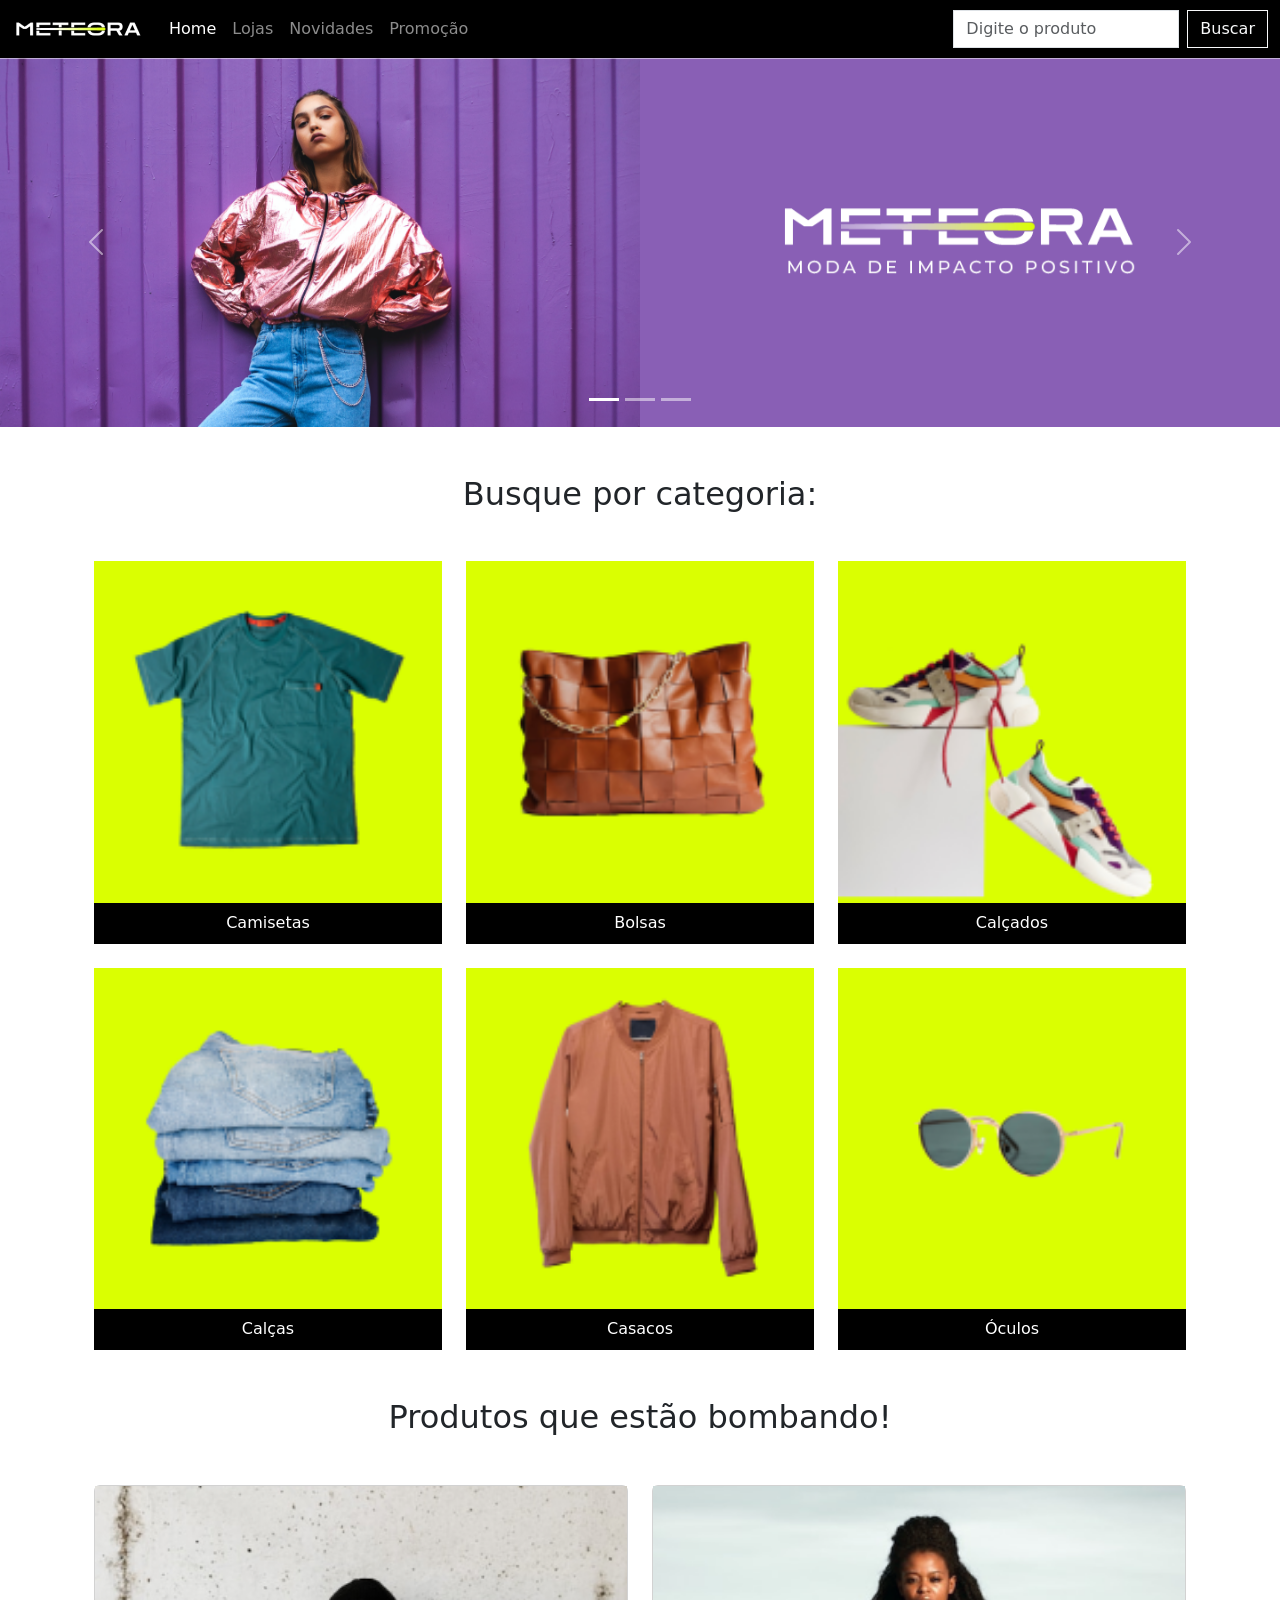
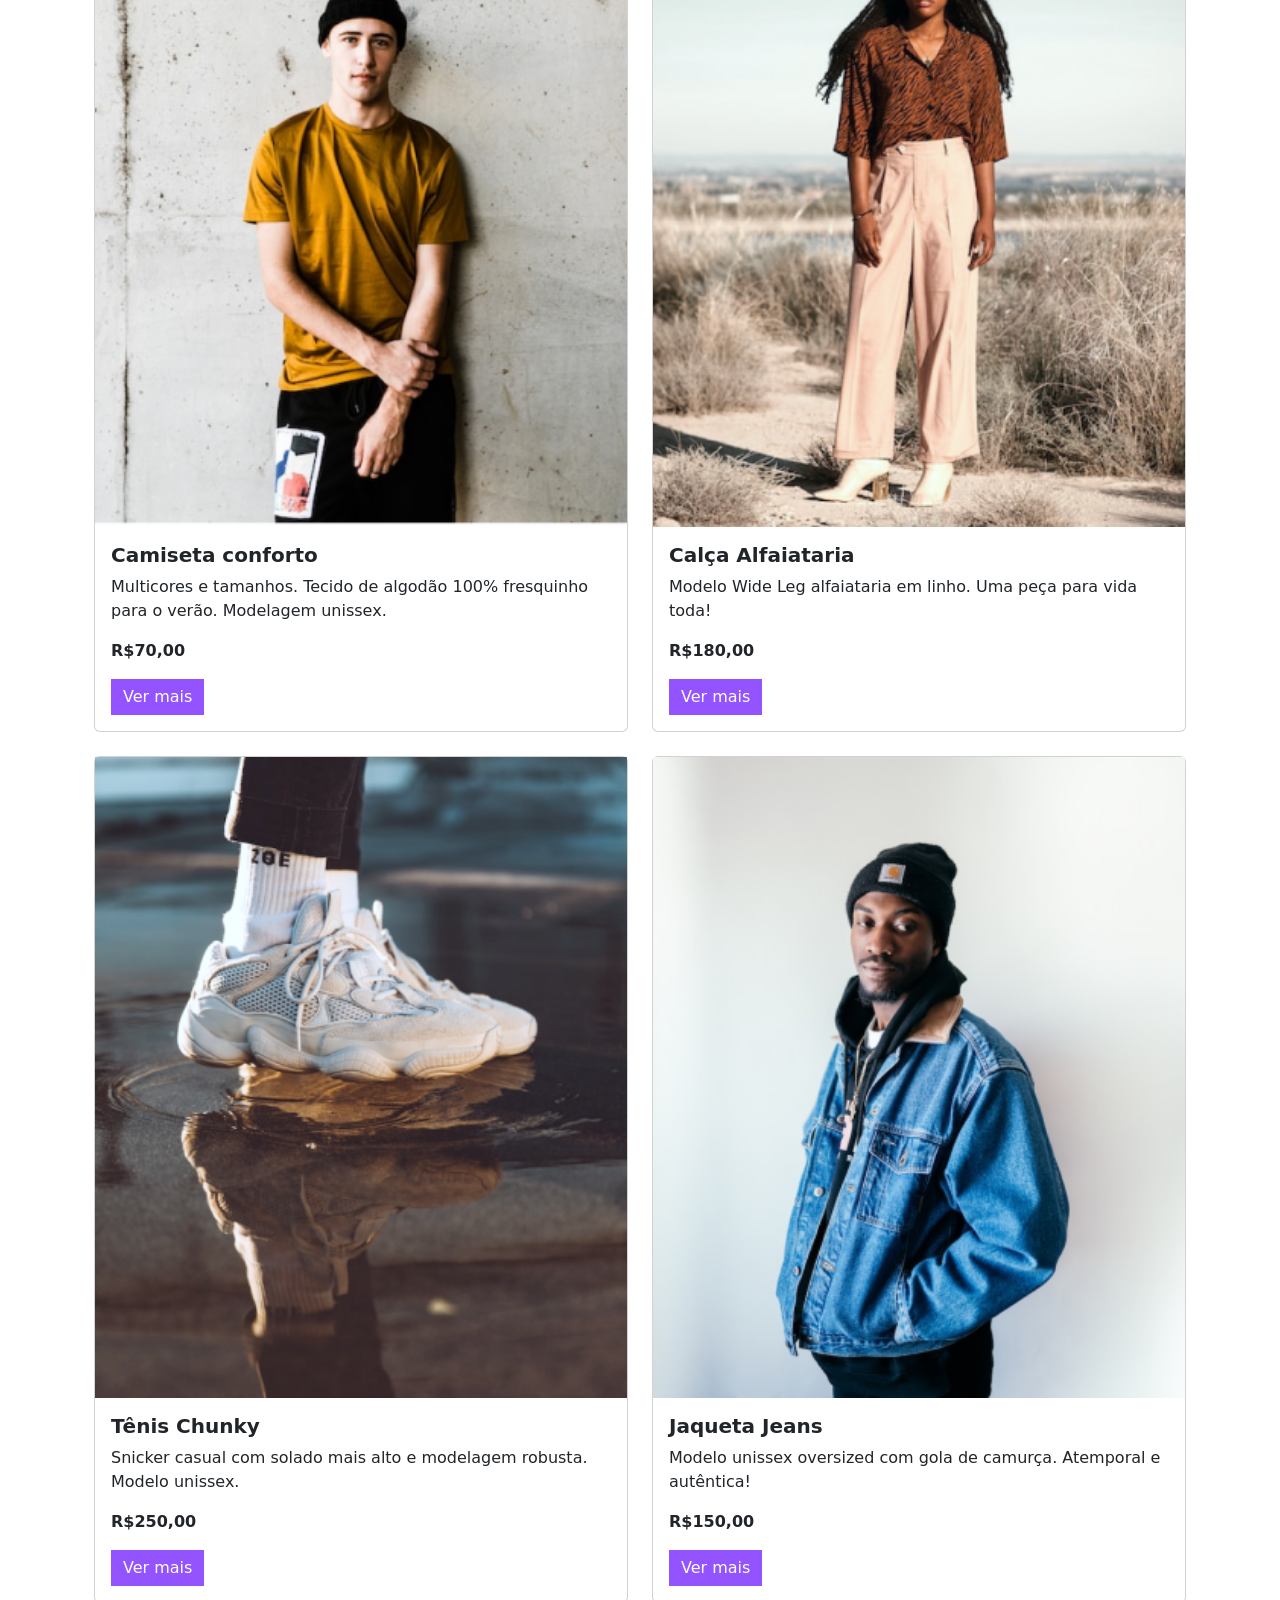
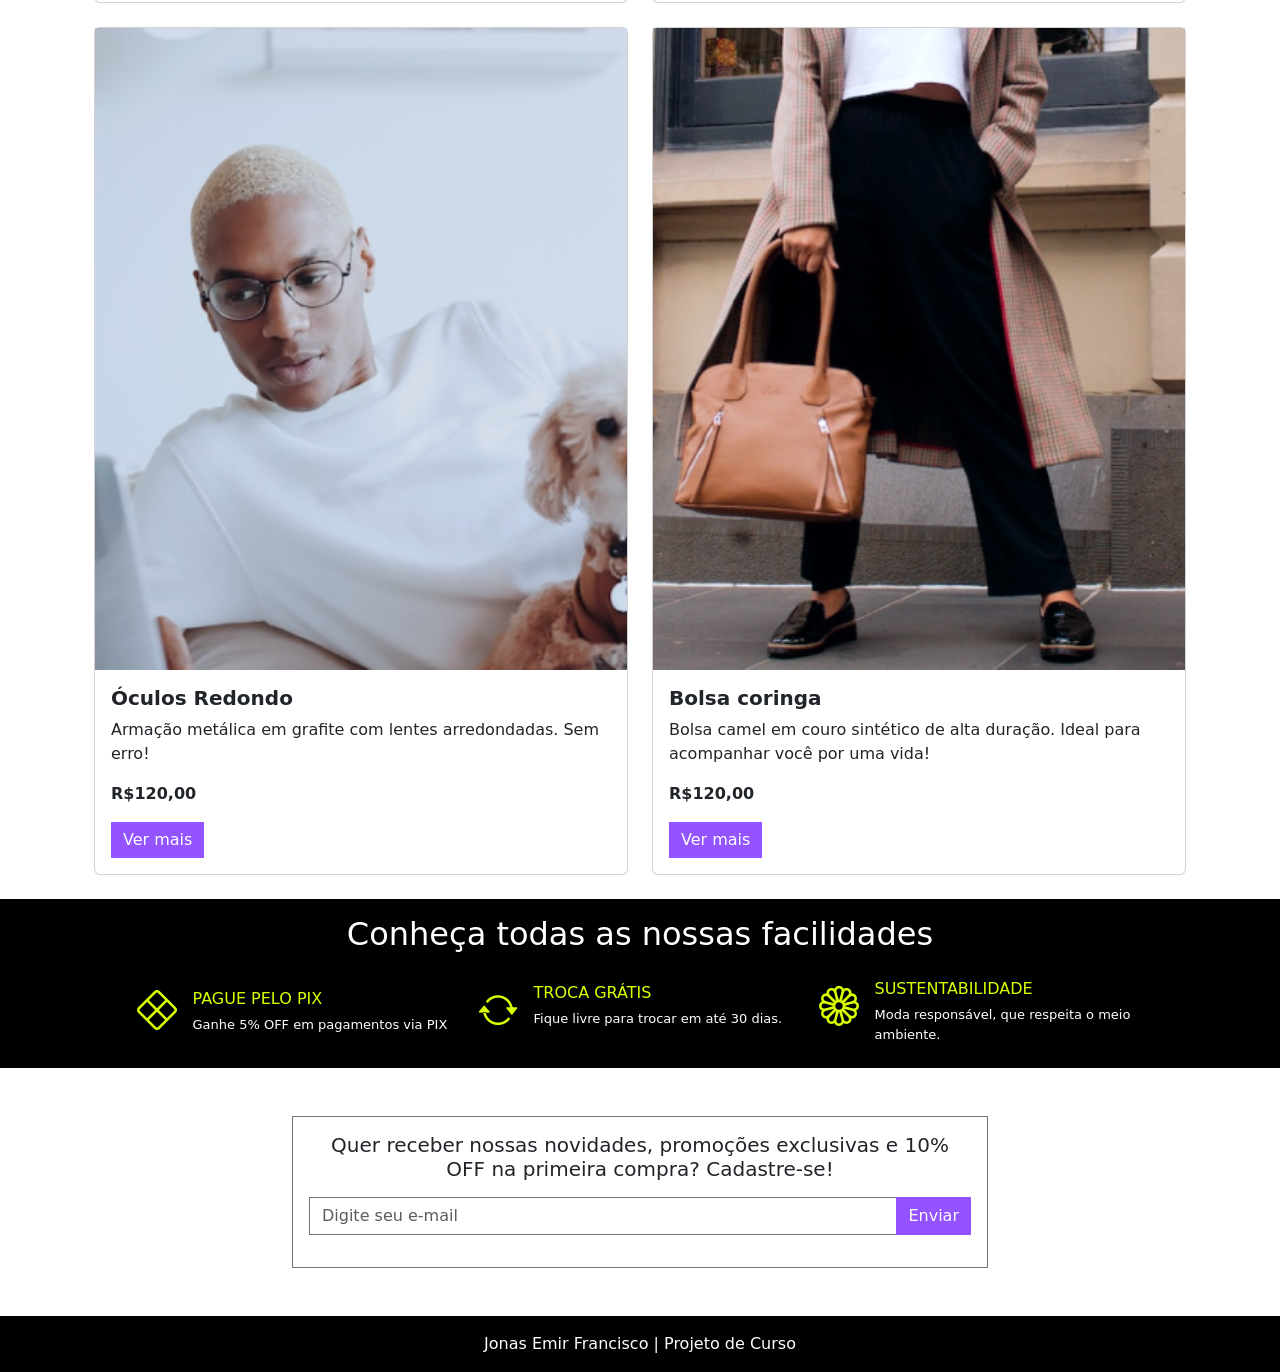
==== index.html @ e8ae4d5d "Projeto em bootstrap de vendas realizado no curso da Alura" ====
<!DOCTYPE html>
<html lang="pt-br">

<head>
  <meta charset="UTF-8">
  <meta http-equiv="X-UA-Compatible" content="IE=edge">
  <meta name="viewport" content="width=device-width, initial-scale=1.0">
  <link rel="shortcut icon" href="./assets/favicon.png" type="image/x-icon">
  <title>Meteora</title>
  <link rel="stylesheet" href="https://cdn.jsdelivr.net/npm/bootstrap-icons@1.10.3/font/bootstrap-icons.css">
  <link href="https://cdn.jsdelivr.net/npm/bootstrap@5.3.0-alpha1/dist/css/bootstrap.min.css" rel="stylesheet"
    integrity="sha384-GLhlTQ8iRABdZLl6O3oVMWSktQOp6b7In1Zl3/Jr59b6EGGoI1aFkw7cmDA6j6gD" crossorigin="anonymous">
  <link rel="stylesheet" href="./estilos.css">
</head>

<body>

  <nav class="navbar navbar-expand-md bg-black navbar-dark">
    <div class="container-fluid">
      <a class="navbar-brand" href="#">
        <h1 class="m-0"><img class="d-block" src="./assets/logo-meteora.png" alt="Logo da loja Meteora"></h1>
      </a>
      <button class="navbar-toggler" type="button" data-bs-toggle="collapse" data-bs-target="#navbarSupportedContent"
        aria-controls="navbarSupportedContent" aria-expanded="false" aria-label="Toggle navigation">
        <span class="navbar-toggler-icon"></span>
      </button>
      <div class="collapse navbar-collapse" id="navbarSupportedContent">
        <ul class="navbar-nav me-auto">
          <li class="nav-item">
            <a class="nav-link active" aria-current="page" href="#">Home</a>
          </li>
          <li class="nav-item">
            <a class="nav-link" href="#">Lojas</a>
          </li>
          <li class="nav-item">
            <a class="nav-link" href="#">Novidades</a>
          </li>
          <li class="nav-item">
            <a class="nav-link" href="#">Promoção</a>
          </li>
        </ul>
        <form class="d-flex" role="search">
          <input class="form-control me-2 rounded-0" type="search" placeholder="Digite o produto"
            aria-label="Pesquisar">
          <button class="btn btn-outline-light rounded-0" type="submit">Buscar</button>
        </form>
      </div>
    </div>
  </nav>

  <div id="carouselExampleCaptions" class="carousel slide" data-bs-ride="carousel">
    <div class="carousel-indicators">
      <button type="button" data-bs-target="#carouselExampleCaptions" data-bs-slide-to="0" class="active"
        aria-current="true" aria-label="Slide 1"></button>
      <button type="button" data-bs-target="#carouselExampleCaptions" data-bs-slide-to="1"
        aria-label="Slide 2"></button>
      <button type="button" data-bs-target="#carouselExampleCaptions" data-bs-slide-to="2"
        aria-label="Slide 3"></button>
    </div>
    <div class="carousel-inner">
      <div class="carousel-item active">
        <img class="w-100 img-fluid d-md-none" src="./assets/Mobile/banner1-mobile.png"
          alt="Modelo feminina vestindo blusa rosa fluorescente, em fundo lilás.">
        <img class="w-100 img-fluid d-none d-md-block d-xl-none" src="./assets/Tablet/banner1-tablet.png"
          alt="Modelo feminina vestindo blusa rosa fluorescente, em fundo lilás.">
        <img class="w-100 img-fluid d-none d-xl-block" src="./assets/Desktop/banner1-desktop.png"
          alt="Modelo feminina vestindo blusa rosa fluorescente, em fundo lilás.">
      </div>
      <div class="carousel-item">
        <img class="w-100 img-fluid d-md-none" src="./assets/Mobile/banner2-mobile.png"
          alt="Modelo feminina utilizando óculos escuros e vestindo conjunto esportivo de blusa e calça na cor preta, sentada em um sofá preto em um fundo rosa.">
        <img class="w-100 img-fluid d-none d-md-block d-xl-none" src="./assets/Tablet/banner2-tablet.png"
          alt="Modelo feminina utilizando óculos escuros e vestindo conjunto esportivo de blusa e calça na cor preta, sentada em um sofá preto em um fundo rosa.">
        <img class="w-100 img-fluid d-none d-xl-block" src="./assets/Desktop/banner2-desktop.png"
          alt="Modelo feminina utilizando óculos escuros e vestindo conjunto esportivo de blusa e calça na cor preta, sentada em um sofá preto em um fundo rosa.">
        <div class="carousel-caption">
          <h5 class="fs-1">COLEÇÃO ATEMPORAL</h5>
          <p class="fs-4">Estilo e qualidade para durar.</p>
        </div>
      </div>
      <div class="carousel-item">
        <img class="w-100 img-fluid d-md-none" src="./assets/Mobile/banner3-mobile.png"
          alt="Modelo feminina utilizando óculos escuros e vestindo conjunto esportivo de blusa e calça na cor preta, sentada em um sofá preto em um fundo rosa.">
        <img class="w-100 img-fluid d-none d-md-block d-xl-none" src="./assets/Tablet/banner3-tablet.png"
          alt="Modelo feminina utilizando óculos escuros e vestindo conjunto esportivo de blusa e calça na cor preta, sentada em um sofá preto em um fundo rosa.">
        <img class="w-100 img-fluid d-none d-xl-block" src="./assets/Desktop/banner3-desktop.png"
          alt="Modelo feminina utilizando óculos escuros e vestindo conjunto esportivo de blusa e calça na cor preta, sentada em um sofá preto em um fundo rosa.">
        <div class="carousel-caption">
          <h5 class="fs-1">COLEÇÃO ATEMPORAL</h5>
          <p class="fs-4">Alto impacto visual, baixo impacto ambiental!</p>
        </div>
      </div>
    </div>
    <button class="carousel-control-prev" type="button" data-bs-target="#carouselExampleCaptions" data-bs-slide="prev">
      <span class="carousel-control-prev-icon" aria-hidden="true"></span>
      <span class="visually-hidden">Anterior</span>
    </button>
    <button class="carousel-control-next" type="button" data-bs-target="#carouselExampleCaptions" data-bs-slide="next">
      <span class="carousel-control-next-icon" aria-hidden="true"></span>
      <span class="visually-hidden">Próximo</span>
    </button>
  </div>

  <h2 class="text-center my-3 my-xl-5">Busque por categoria:</h2>

  <div class="container row mx-auto g-4">

    <div class="col-6 col-md-4 col-xxl-2">
      <div class="card rounded-0 border-0">
        <img class="d-md-none d-block" src="./assets/Mobile/categorias/categoria-camiseta.png"
          alt="Camiseta masculina de manga na cor verde, com bolso, com detalhe vermelho.">
        <img class="d-none d-md-block d-xl-none" src="./assets/Tablet/categorias/categoria-camiseta.png"
          alt="Camiseta masculina de manga na cor verde, com bolso, com detalhe vermelho.">
        <img class="d-none d-xl-block" src="./assets/Desktop/categorias/categoria-camiseta.png"
          alt="Camiseta masculina de manga na cor verde, com bolso, com detalhe vermelho.">
        <div class="card-header bg-black text-bg-dark">
          <p class="text-center card-text">
            Camisetas
          </p>
        </div>
      </div>
    </div>

    <div class="col-6 col-md-4 col-xxl-2">
      <div class="card rounded-0 border-0">
        <img class="d-md-none d-block" src="./assets/Mobile/categorias/categoria-bolsas.png"
          alt="Bolsa feminina de couro na cor marrom, com cortes quadrados, e alça dourada em formato de corrente com detalhe verde, em fundo verde limão.">
        <img class="d-none d-md-block d-xl-none" src="./assets/Tablet/categorias/categoria-bolsas.png"
          alt="Bolsa feminina de couro na cor marrom, com cortes quadrados, e alça dourada em formato de corrente com detalhe verde, em fundo verde limão.">
        <img class="d-none d-xl-block" src="./assets/Desktop/categorias/categoria-bolsa.png"
          alt="Bolsa feminina de couro na cor marrom, com cortes quadrados, e alça dourada em formato de corrente com detalhe verde, em fundo verde limão.">
        <div class="card-header bg-black text-bg-dark">
          <p class="text-center card-text">
            Bolsas
          </p>
        </div>
      </div>
    </div>

    <div class="col-6 col-md-4 col-xxl-2">
      <div class="card rounded-0 border-0">
        <img class="d-md-none d-block" src="./assets/Mobile/categorias/categoria-calcados.png"
          alt="Par de tênis unissex com cor predominante branca e traços na cores laranja, azul, verde e cadarço vermelho, em fundo verde limão.">
        <img class="d-none d-md-block d-xl-none" src="./assets/Tablet/categorias/categoria-calcados.png"
          alt="Par de tênis unissex com cor predominante branca e traços na cores laranja, azul, verde e cadarço vermelho, em fundo verde limão.">
        <img class="d-none d-xl-block" src="./assets/Desktop/categorias/categoria-calcados.png"
          alt="Par de tênis unissex com cor predominante branca e traços na cores laranja, azul, verde e cadarço vermelho, em fundo verde limão.">
        <div class="card-header bg-black text-bg-dark">
          <p class="text-center card-text">
            Calçados
          </p>
        </div>
      </div>
    </div>

    <div class="col-6 col-md-4 col-xxl-2">
      <div class="card rounded-0 border-0">
        <img class="d-md-none d-block" src="./assets/Mobile/categorias/categoria-calcas.png"
          alt="Quatro calças jeans dobradas e organizadas uma acima da outra, em fundo verde limão.">
        <img class="d-none d-md-block d-xl-none" src="./assets/Tablet/categorias/categoria-calcas.png"
          alt="Quatro calças jeans dobradas e organizadas uma acima da outra, em fundo verde limão.">
        <img class="d-none d-xl-block" src="./assets/Desktop/categorias/categoria-calcas.png"
          alt="Quatro calças jeans dobradas e organizadas uma acima da outra, em fundo verde limão.">
        <div class="card-header bg-black text-bg-dark">
          <p class="text-center card-text">
            Calças
          </p>
        </div>
      </div>
    </div>

    <div class="col-6 col-md-4 col-xxl-2">
      <div class="card rounded-0 border-0">
        <img class="d-md-none d-block" src="./assets/Mobile/categorias/categoria-casacos.png"
          alt="Casaco masculino na cor marrom em fundo verde limão.">
        <img class="d-none d-md-block d-xl-none" src="./assets/Tablet/categorias/categoria-casacos.png"
          alt="Casaco masculino na cor marrom em fundo verde limão.">
        <img class="d-none d-xl-block" src="./assets/Desktop/categorias/categoria-casacos.png"
          alt="Casaco masculino na cor marrom em fundo verde limão.">
        <div class="card-header bg-black text-bg-dark">
          <p class="text-center card-text">
            Casacos
          </p>
        </div>
      </div>
    </div>

    <div class="col-6 col-md-4 col-xxl-2">
      <div class="card rounded-0 border-0">
        <img class="d-md-none d-block" src="./assets/Mobile/categorias/categoria-oculos.png"
          alt="Óculos de Sol com lentes arredondadas e armação dourada, em fundo verde limão.">
        <img class="d-none d-md-block d-xl-none" src="./assets/Tablet/categorias/categoria-oculos.png"
          alt="Óculos de Sol com lentes arredondadas e armação dourada, em fundo verde limão.">
        <img class="d-none d-xl-block" src="./assets/Desktop/categorias/categoria-oculos.png"
          alt="Óculos de Sol com lentes arredondadas e armação dourada, em fundo verde limão.">
        <div class="card-header bg-black text-bg-dark">
          <p class="text-center card-text">
            Óculos
          </p>
        </div>
      </div>
    </div>

  </div>

  <h2 class="container text-center my-3 my-xl-5">Produtos que estão bombando!</h2>

  <div class="container row mx-auto">

    <div class="col-12 col-md-6 col-xxl-4 pb-4">
      <div class="card">
        <img class="d-block d-md-none" src="./assets/Mobile/produtos/camiseta.png"
          alt="Modelo masculo vestindo touca preta, blusa marrom e calça jeans, com uma parede cinza de fundo.">
        <img class="d-none d-md-block d-xl-none" src="./assets/Tablet/produtos/camiseta.png"
          alt="Modelo masculo vestindo touca preta, blusa marrom e calça jeans, com uma parede cinza de fundo.">
        <img class="d-none d-xl-block" src="./assets/Desktop/produtos/camiseta.png"
          alt="Modelo masculo vestindo touca preta, blusa marrom e calça jeans, com uma parede cinza de fundo.">
        <div class="card-body">
          <h5 class="card-title fw-bold">Camiseta conforto</h5>
          <p class="card-text">Multicores e tamanhos. Tecido de algodão 100% fresquinho para o verão. Modelagem
            unissex.
          </p>
          <p class="fw-bold">R$70,00</p>
          <a href="#" class="btn btn-primary botao-lilas rounded-0 border-0">Ver mais</a>
        </div>
      </div>
    </div>

    <div class="col-12 col-md-6 col-xxl-4 pb-4">
      <div class="card">
        <img class="d-block d-md-none" src="./assets/Mobile/produtos/calca.png"
          alt="Modelo feminina vestindo blusa marrom, calça bege, par de sapatos altos na cor branca, cordão e pulseira, em um ambiente aberto com chão de terra e matos secos.">
        <img class="d-none d-md-block d-xl-none" src="./assets/Tablet/produtos/calca.png"
          alt="Modelo feminina vestindo blusa marrom, calça bege, par de sapatos altos na cor branca, cordão e pulseira, em um ambiente aberto com chão de terra e matos secos.">
        <img class="d-none d-xl-block" src="./assets/Desktop/produtos/calca.png"
          alt="Modelo feminina vestindo blusa marrom, calça bege, par de sapatos altos na cor branca, cordão e pulseira, em um ambiente aberto com chão de terra e matos secos.">
        <div class="card-body">
          <h5 class="card-title fw-bold">Calça Alfaiataria</h5>
          <p class="card-text">Modelo Wide Leg alfaiataria em linho. Uma peça para vida toda!</p>
          <p class="fw-bold">R$180,00</p>
          <a href="#" class="btn btn-primary botao-lilas rounded-0 border-0">Ver mais</a>
        </div>
      </div>
    </div>

    <div class="col-12 col-md-6 col-xxl-4 pb-4">
      <div class="card">
        <img class="d-block d-md-none" src="./assets/Mobile/produtos/tenis.png"
          alt="Foco nos pés de modelo usando par de tênis e meia na cor branca, e calça na cor preta, pisando em uma poça de água.">
        <img class="d-none d-md-block d-xl-none" src="./assets/Tablet/produtos/tenis.png"
          alt="Foco nos pés de modelo usando par de tênis e meia na cor branca, e calça na cor preta, pisando em uma poça de água.">
        <img class="d-none d-xl-block" src="./assets/Desktop/produtos/tenis.png"
          alt="Foco nos pés de modelo usando par de tênis e meia na cor branca, e calça na cor preta, pisando em uma poça de água.">
        <div class="card-body">
          <h5 class="card-title fw-bold">Tênis Chunky</h5>
          <p class="card-text">Snicker casual com solado mais alto e modelagem robusta. Modelo unissex.</p>
          <p class="fw-bold">R$250,00</p>
          <a href="#" class="btn btn-primary botao-lilas rounded-0 border-0">Ver mais</a>
        </div>
      </div>
    </div>

    <div class="col-12 col-md-6 col-xxl-4 pb-4">
      <div class="card">
        <img class="d-block d-md-none" src="./assets/Mobile/produtos/jaqueta-jeans.png"
          alt="Modelo masculino vestindo toca e calça na cor preta, jaqueta jeans azul, blusa branca e cordão dourado, em um fundo branco.">
        <img class="d-none d-md-block d-xl-none" src="./assets/Tablet/produtos/jaqueta-jeans.png"
          alt="Modelo masculino vestindo toca e calça na cor preta, jaqueta jeans azul, blusa branca e cordão dourado, em um fundo branco.">
        <img class="d-none d-xl-block" src="./assets/Desktop/produtos/jaqueta-jeans.png"
          alt="Modelo masculino vestindo toca e calça na cor preta, jaqueta jeans azul, blusa branca e cordão dourado, em um fundo branco.">
        <div class="card-body">
          <h5 class="card-title fw-bold">Jaqueta Jeans</h5>
          <p class="card-text">Modelo unissex oversized com gola de camurça. Atemporal e autêntica!</p>
          <p class="fw-bold">R$150,00</p>
          <a href="#" class="btn btn-primary botao-lilas rounded-0 border-0">Ver mais</a>
        </div>
      </div>
    </div>

    <div class="col-12 col-md-6 col-xxl-4 pb-4">
      <div class="card">
        <img class="d-block d-md-none" src="./assets/Mobile/produtos/oculos.png"
          alt="Modelo masculino com blusa branca e um par de óculos de lentes transparentes arredondadas, utilizando um notebook, com um cachorro poodle branco no seu colo, e em um fundo branco.">
        <img class="d-none d-md-block d-xl-none" src="./assets/Tablet/produtos/oculos.png"
          alt="Modelo masculino com blusa branca e um par de óculos de lentes transparentes arredondadas, utilizando um notebook, com um cachorro poodle branco no seu colo, e em um fundo branco.">
        <img class="d-none d-xl-block" src="./assets/Desktop/produtos/oculos.png"
          alt="Modelo masculino com blusa branca e um par de óculos de lentes transparentes arredondadas, utilizando um notebook, com um cachorro poodle branco no seu colo, e em um fundo branco.">
        <div class="card-body">
          <h5 class="card-title fw-bold">Óculos Redondo</h5>
          <p class="card-text">Armação metálica em grafite com lentes arredondadas. Sem erro!</p>
          <p class="fw-bold">R$120,00</p>
          <a href="#" class="btn btn-primary botao-lilas rounded-0 border-0">Ver mais</a>
        </div>
      </div>
    </div>

    <div class="col-12 col-md-6 col-xxl-4 pb-4">
      <div class="card">
        <img class="d-block d-md-none" src="./assets/Mobile/produtos/bolsa.png"
          alt="Cintura, pernas e pés de modelo feminina vestindo sobretudo de cor predominante bege com detalhes em tom vermelho e escuro, com calça e par de sapatos na cor preta, segurando bolsa na cor bege, com fundo de prédio.">
        <img class="d-none d-md-block d-xl-none" src="./assets/Tablet/produtos/bolsa.png"
          alt="Cintura, pernas e pés de modelo feminina vestindo sobretudo de cor predominante bege com detalhes em tom vermelho e escuro, com calça e par de sapatos na cor preta, segurando bolsa na cor bege, com fundo de prédio.">
        <img class="d-none d-xl-block" src="./assets/Desktop/produtos/bolsa.png"
          alt="Cintura, pernas e pés de modelo feminina vestindo sobretudo de cor predominante bege com detalhes em tom vermelho e escuro, com calça e par de sapatos na cor preta, segurando bolsa na cor bege, com fundo de prédio.">
        <div class="card-body">
          <h5 class="card-title fw-bold">Bolsa coringa</h5>
          <p class="card-text">Bolsa camel em couro sintético de alta duração. Ideal para acompanhar você por uma
            vida!</p>
          <p class="fw-bold">R$120,00</p>
          <a href="#" class="btn btn-primary botao-lilas rounded-0 border-0">Ver mais</a>
        </div>
      </div>
    </div>

  </div>

  <section class="pb-4 bg-black text-bg-dark">

    <h2 class="text-center py-3">Conheça todas as nossas facilidades</h2>

    <div class="d-flex flex-column flex-lg-row align-items-center justify-content-center gap-3 px-3">
      <div class="divs-facilidades d-flex align-items-center">
        <div><i class="verde-limao bi bi-x-diamond fs-1"></i></div>
        <div>
          <div class="ms-3 mb-1 verde-limao">PAGUE PELO PIX</div>
          <div class="texto-menor ms-3">Ganhe 5% OFF em
            pagamentos via PIX</div>
        </div>
      </div>

      <div class="divs-facilidades d-flex">
        <div><i class="verde-limao bi bi-arrow-repeat fs-1"></i></div>
        <div>
          <div class="ms-3 mb-1 verde-limao">TROCA GRÁTIS</div>
          <div class="texto-menor ms-3">Fique livre para trocar em até 30 dias.</div>
        </div>
      </div>

      <div class="divs-facilidades d-flex">
        <div><i class="verde-limao bi bi-flower1 fs-1"></i></div>
        <div>
          <div class="ms-3 mb-1 verde-limao">SUSTENTABILIDADE</div>
          <div class="texto-menor ms-3">Moda responsável, que respeita o meio ambiente.</div>
        </div>
      </div>
    </div>

  </section>

  <form class="container border border-secondary my-3 my-xl-5 p-3 text-center div-novidades mx-auto">
    <h5>
      Quer receber nossas novidades, promoções exclusivas e 10% OFF na primeira
      compra? Cadastre-se!
    </h5>

    <div class="input-group my-3">
      <input type="email" class="form-control border-secondary rounded-0" placeholder="Digite seu e-mail"
        aria-label="Digite seu e-mail" aria-describedby="button-addon2" />
      <button type="button" class="btn btn-primary botao-lilas rounded-0 border-0 " id="button-addon2">Enviar</button>
    </div>
  </form>
  <footer class="text-center bg-black text-bg-dark">
    <p class="card-text py-3"></i> Jonas Emir Francisco | Projeto de Curso</p>
  </footer>
  <script src="https://cdn.jsdelivr.net/npm/bootstrap@5.3.0-alpha1/dist/js/bootstrap.bundle.min.js"
    integrity="sha384-w76AqPfDkMBDXo30jS1Sgez6pr3x5MlQ1ZAGC+nuZB+EYdgRZgiwxhTBTkF7CXvN"
    crossorigin="anonymous"></script>
</body>

</html>
---- estilos.css ----
.texto-menor {
    font-size: 13px;
}

.divs-facilidades {
    width: 325px;
}

.div-novidades {
    width: 325px;
}

.botao-lilas {
    background-color: #9353FF;
}

.verde-limao {
    color: #DAFF01;
}

@media(min-width: 768px) {

    .div-novidades {
        width: 696px;
    }

}
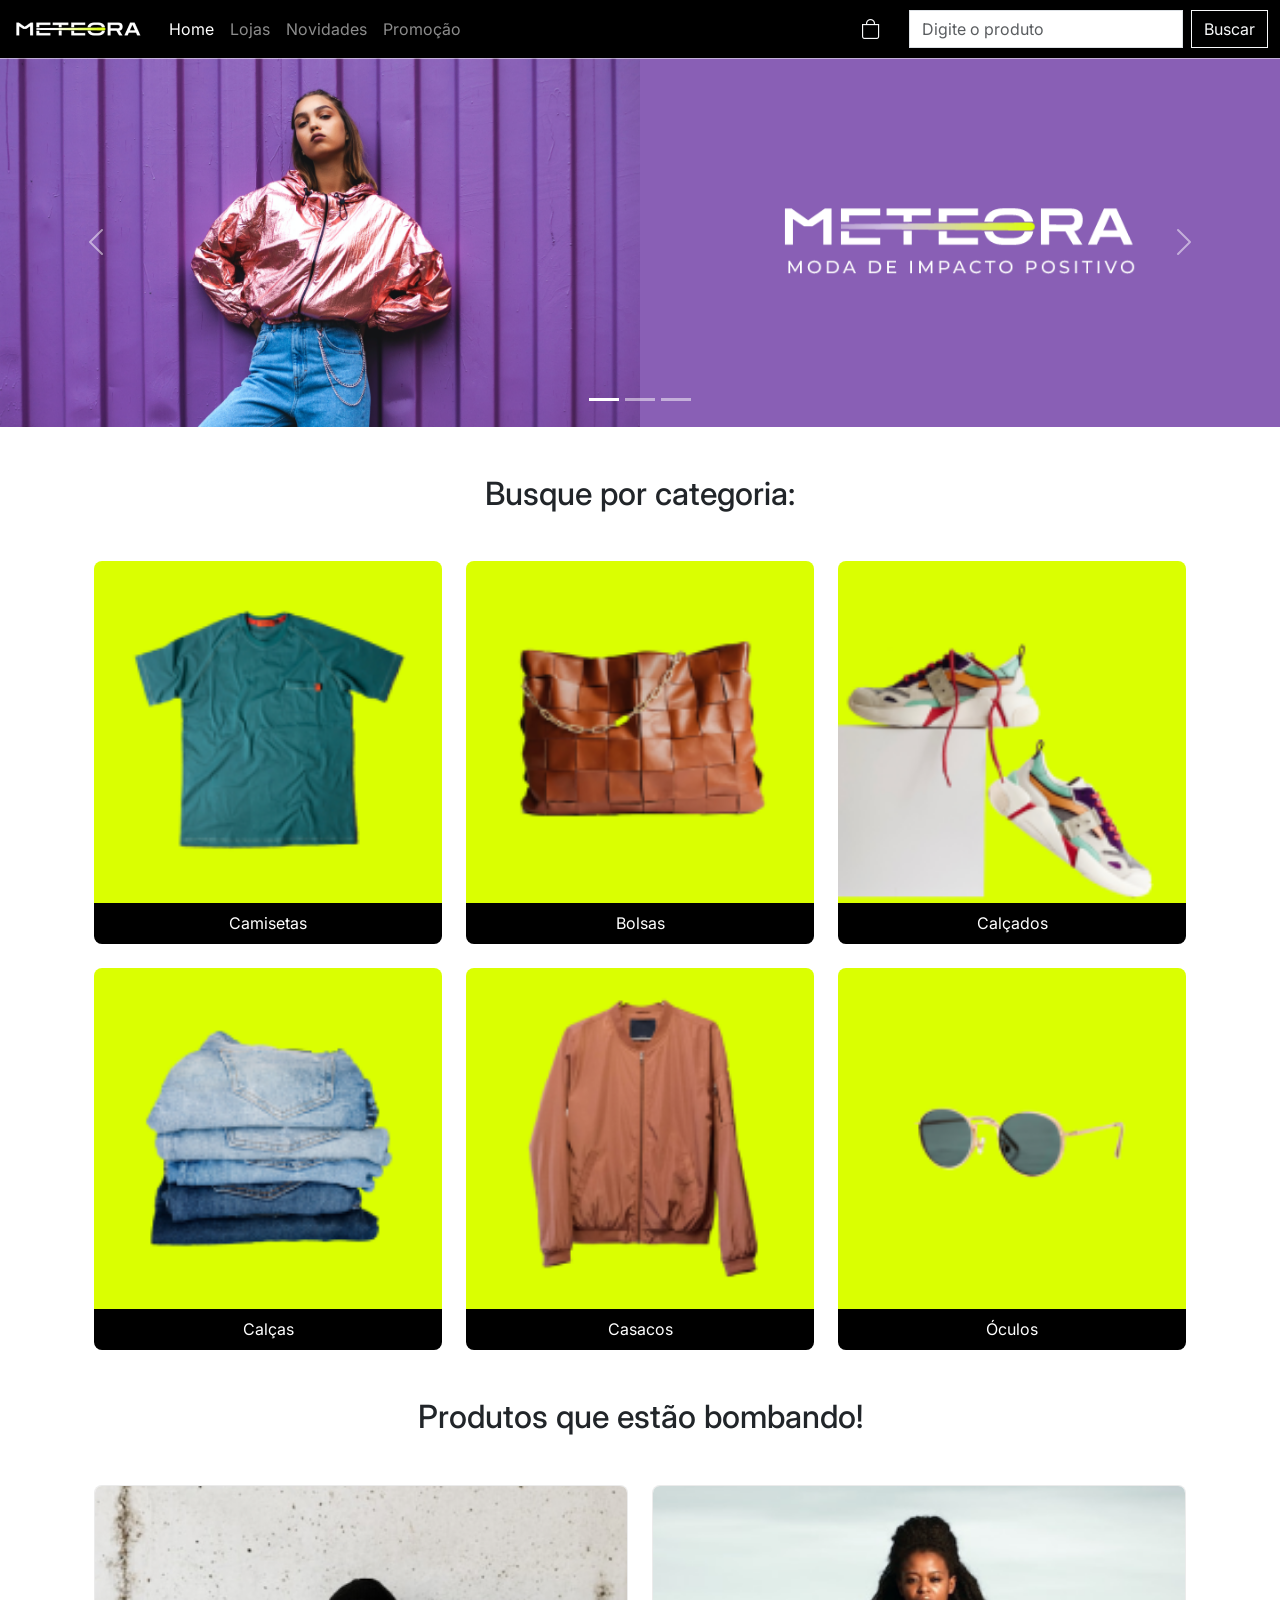
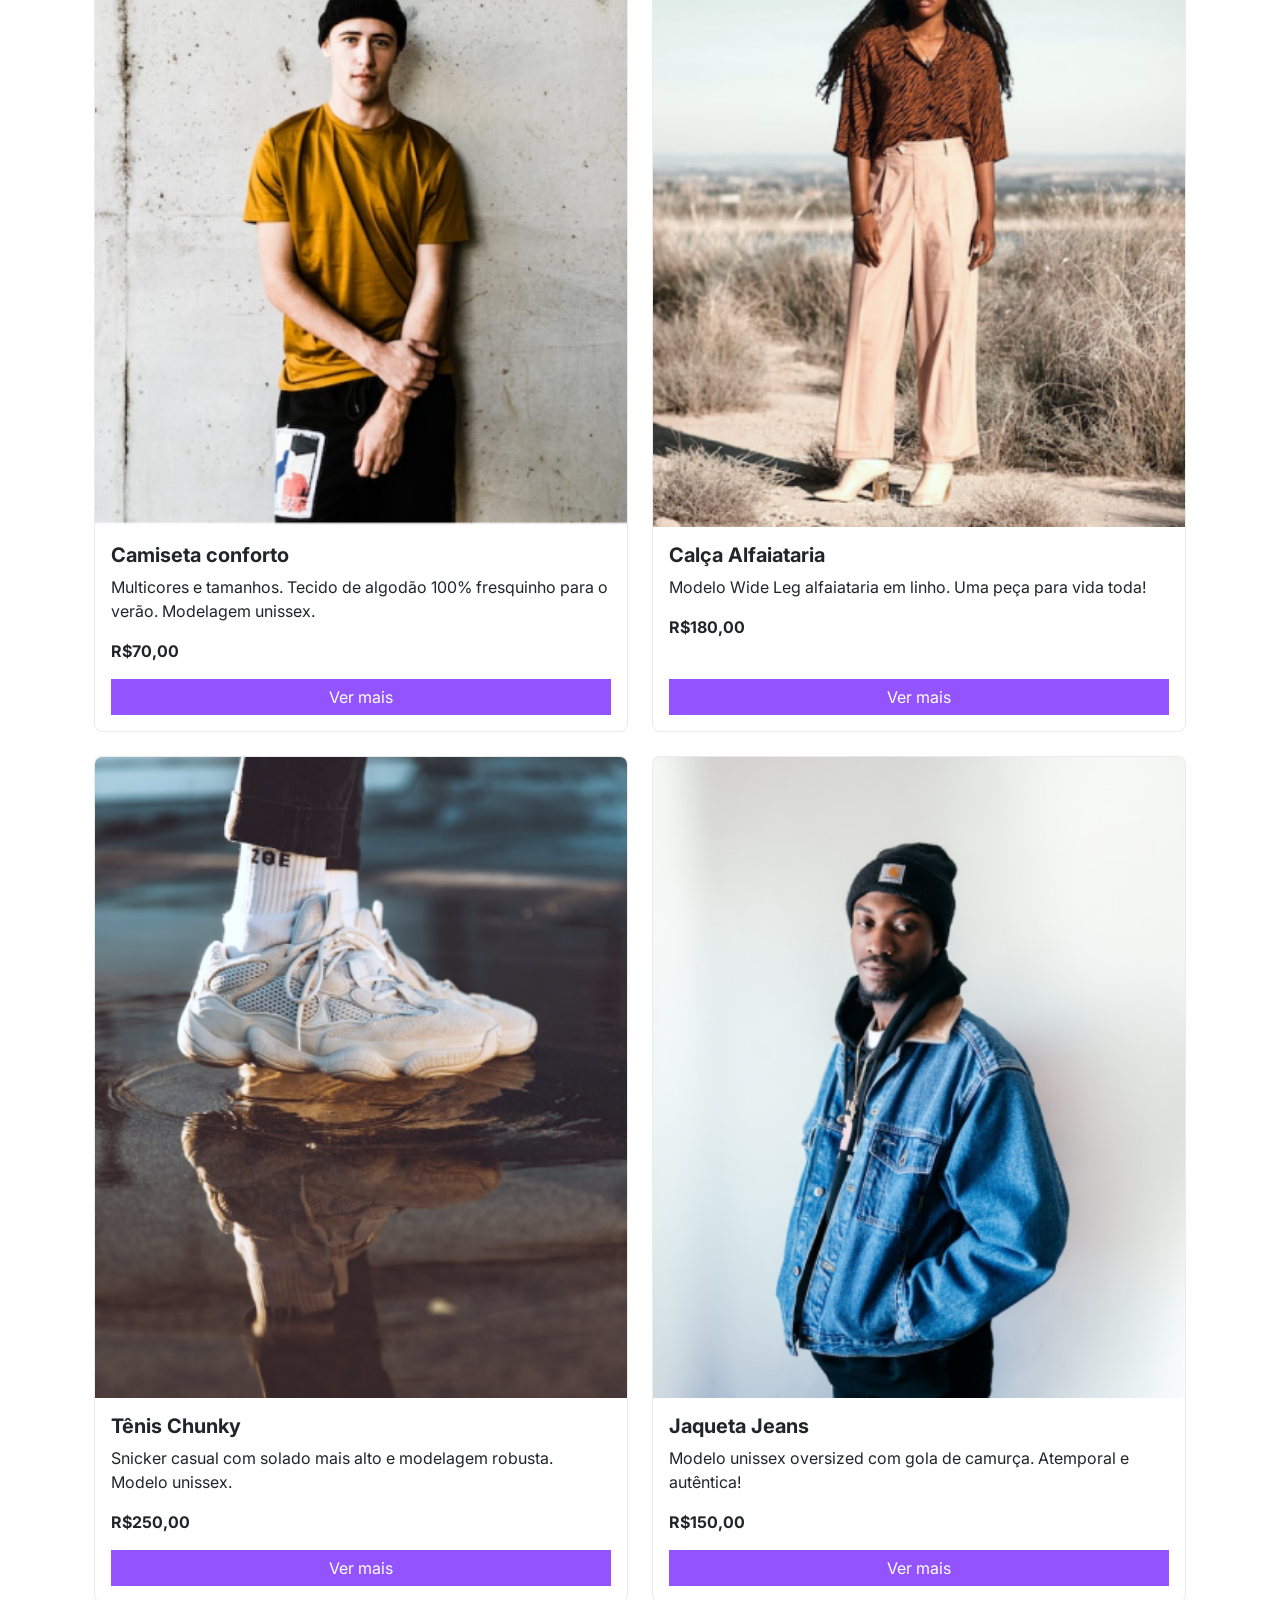
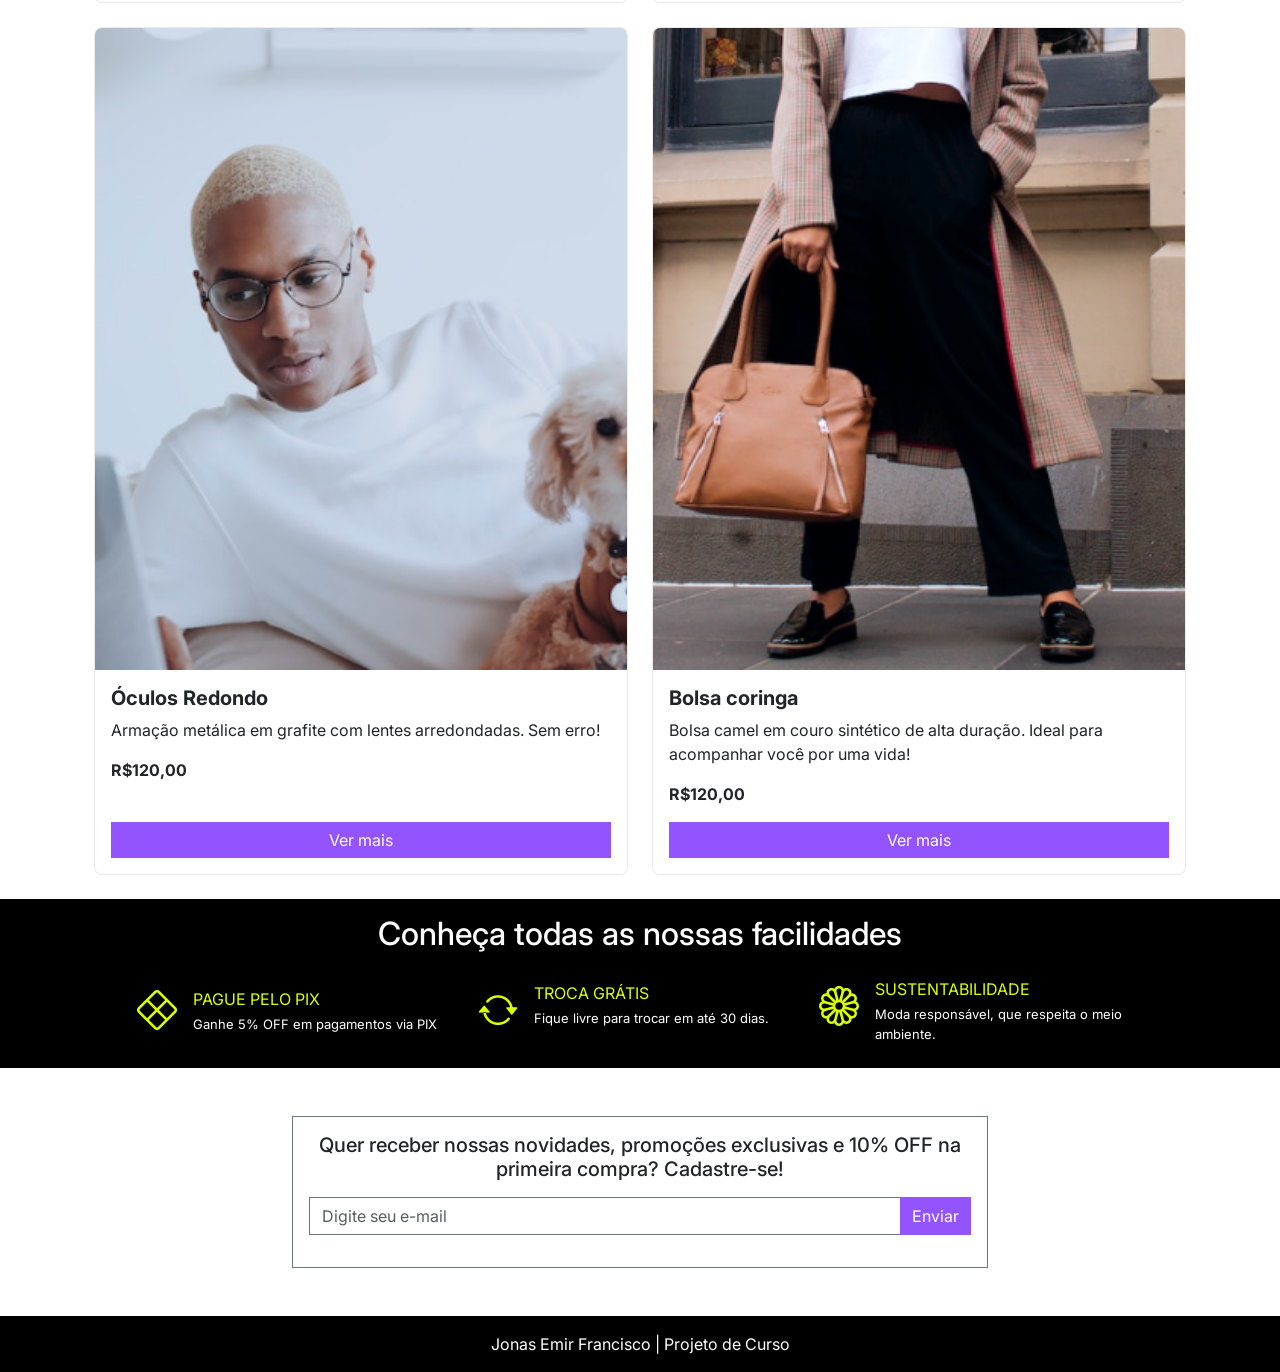
==== commit b42c4ef3: "Implementação das páginas de Lojas, Novidades e Promocao e implementação do carrinho de compras em s" ====
--- a/index.html
+++ b/index.html
@@ -7,6 +7,9 @@
   <meta name="viewport" content="width=device-width, initial-scale=1.0">
   <link rel="shortcut icon" href="./assets/favicon.png" type="image/x-icon">
   <title>Meteora</title>
+  <link rel="preconnect" href="https://fonts.googleapis.com">
+  <link rel="preconnect" href="https://fonts.gstatic.com" crossorigin>
+  <link href="https://fonts.googleapis.com/css2?family=Inter:wght@400;500;600;700;800&display=swap" rel="stylesheet">
   <link rel="stylesheet" href="https://cdn.jsdelivr.net/npm/bootstrap-icons@1.10.3/font/bootstrap-icons.css">
   <link href="https://cdn.jsdelivr.net/npm/bootstrap@5.3.0-alpha1/dist/css/bootstrap.min.css" rel="stylesheet"
     integrity="sha384-GLhlTQ8iRABdZLl6O3oVMWSktQOp6b7In1Zl3/Jr59b6EGGoI1aFkw7cmDA6j6gD" crossorigin="anonymous">
@@ -27,23 +30,28 @@
       <div class="collapse navbar-collapse" id="navbarSupportedContent">
         <ul class="navbar-nav me-auto">
           <li class="nav-item">
-            <a class="nav-link active" aria-current="page" href="#">Home</a>
+            <a class="nav-link active" aria-current="page" href="index.html">Home</a>
           </li>
           <li class="nav-item">
-            <a class="nav-link" href="#">Lojas</a>
+            <a class="nav-link" href="lojas.html">Lojas</a>
           </li>
           <li class="nav-item">
-            <a class="nav-link" href="#">Novidades</a>
+            <a class="nav-link" href="novidades.html">Novidades</a>
           </li>
           <li class="nav-item">
-            <a class="nav-link" href="#">Promoção</a>
+            <a class="nav-link" href="promocao.html">Promoção</a>
           </li>
         </ul>
-        <form class="d-flex" role="search">
-          <input class="form-control me-2 rounded-0" type="search" placeholder="Digite o produto"
-            aria-label="Pesquisar">
-          <button class="btn btn-outline-light rounded-0" type="submit">Buscar</button>
-        </form>
+        <div class="d-flex align-items-center mt-3 mt-md-0">
+          <button class="btn btn-outline-light rounded-0 border-0 position-relative me-3" data-bs-toggle="modal" data-bs-target="#modalCarrinho" aria-label="Carrinho de compras">
+            <i class="bi bi-bag fs-5"></i>
+            <span class="position-absolute top-0 start-100 translate-middle badge rounded-pill bg-danger cart-count" style="display: none; font-size: 0.65rem;">0</span>
+          </button>
+          <form class="d-flex mb-0" role="search">
+            <input class="form-control me-2 rounded-0" type="search" placeholder="Digite o produto" aria-label="Pesquisar">
+            <button class="btn btn-outline-light rounded-0" type="submit">Buscar</button>
+          </form>
+        </div>
       </div>
     </div>
   </nav>
@@ -106,7 +114,7 @@
   <div class="container row mx-auto g-4">
 
     <div class="col-6 col-md-4 col-xxl-2">
-      <div class="card rounded-0 border-0">
+      <div class="card categoria-card">
         <img class="d-md-none d-block" src="./assets/Mobile/categorias/categoria-camiseta.png"
           alt="Camiseta masculina de manga na cor verde, com bolso, com detalhe vermelho.">
         <img class="d-none d-md-block d-xl-none" src="./assets/Tablet/categorias/categoria-camiseta.png"
@@ -122,7 +130,7 @@
     </div>
 
     <div class="col-6 col-md-4 col-xxl-2">
-      <div class="card rounded-0 border-0">
+      <div class="card categoria-card">
         <img class="d-md-none d-block" src="./assets/Mobile/categorias/categoria-bolsas.png"
           alt="Bolsa feminina de couro na cor marrom, com cortes quadrados, e alça dourada em formato de corrente com detalhe verde, em fundo verde limão.">
         <img class="d-none d-md-block d-xl-none" src="./assets/Tablet/categorias/categoria-bolsas.png"
@@ -138,7 +146,7 @@
     </div>
 
     <div class="col-6 col-md-4 col-xxl-2">
-      <div class="card rounded-0 border-0">
+      <div class="card categoria-card">
         <img class="d-md-none d-block" src="./assets/Mobile/categorias/categoria-calcados.png"
           alt="Par de tênis unissex com cor predominante branca e traços na cores laranja, azul, verde e cadarço vermelho, em fundo verde limão.">
         <img class="d-none d-md-block d-xl-none" src="./assets/Tablet/categorias/categoria-calcados.png"
@@ -154,7 +162,7 @@
     </div>
 
     <div class="col-6 col-md-4 col-xxl-2">
-      <div class="card rounded-0 border-0">
+      <div class="card categoria-card">
         <img class="d-md-none d-block" src="./assets/Mobile/categorias/categoria-calcas.png"
           alt="Quatro calças jeans dobradas e organizadas uma acima da outra, em fundo verde limão.">
         <img class="d-none d-md-block d-xl-none" src="./assets/Tablet/categorias/categoria-calcas.png"
@@ -170,7 +178,7 @@
     </div>
 
     <div class="col-6 col-md-4 col-xxl-2">
-      <div class="card rounded-0 border-0">
+      <div class="card categoria-card">
         <img class="d-md-none d-block" src="./assets/Mobile/categorias/categoria-casacos.png"
           alt="Casaco masculino na cor marrom em fundo verde limão.">
         <img class="d-none d-md-block d-xl-none" src="./assets/Tablet/categorias/categoria-casacos.png"
@@ -186,7 +194,7 @@
     </div>
 
     <div class="col-6 col-md-4 col-xxl-2">
-      <div class="card rounded-0 border-0">
+      <div class="card categoria-card">
         <img class="d-md-none d-block" src="./assets/Mobile/categorias/categoria-oculos.png"
           alt="Óculos de Sol com lentes arredondadas e armação dourada, em fundo verde limão.">
         <img class="d-none d-md-block d-xl-none" src="./assets/Tablet/categorias/categoria-oculos.png"
@@ -208,7 +216,7 @@
   <div class="container row mx-auto">
 
     <div class="col-12 col-md-6 col-xxl-4 pb-4">
-      <div class="card">
+      <div class="card produto-card">
         <img class="d-block d-md-none" src="./assets/Mobile/produtos/camiseta.png"
           alt="Modelo masculo vestindo touca preta, blusa marrom e calça jeans, com uma parede cinza de fundo.">
         <img class="d-none d-md-block d-xl-none" src="./assets/Tablet/produtos/camiseta.png"
@@ -221,13 +229,19 @@
             unissex.
           </p>
           <p class="fw-bold">R$70,00</p>
-          <a href="#" class="btn btn-primary botao-lilas rounded-0 border-0">Ver mais</a>
-        </div>
-      </div>
-    </div>
-
-    <div class="col-12 col-md-6 col-xxl-4 pb-4">
-      <div class="card">
+          <button type="button" class="btn btn-primary botao-lilas rounded-0 border-0 btn-ver-mais" 
+            data-nome="Camiseta conforto" 
+            data-preco="R$ 70,00" 
+            data-descricao="Multicores e tamanhos. Tecido de algodão 100% fresquinho para o verão. Modelagem unissex. Confortável, durável e com acabamento premium para qualquer ocasião."
+            data-img="./assets/Desktop/produtos/camiseta.png">
+            Ver mais
+          </button>
+        </div>
+      </div>
+    </div>
+
+    <div class="col-12 col-md-6 col-xxl-4 pb-4">
+      <div class="card produto-card">
         <img class="d-block d-md-none" src="./assets/Mobile/produtos/calca.png"
           alt="Modelo feminina vestindo blusa marrom, calça bege, par de sapatos altos na cor branca, cordão e pulseira, em um ambiente aberto com chão de terra e matos secos.">
         <img class="d-none d-md-block d-xl-none" src="./assets/Tablet/produtos/calca.png"
@@ -238,13 +252,19 @@
           <h5 class="card-title fw-bold">Calça Alfaiataria</h5>
           <p class="card-text">Modelo Wide Leg alfaiataria em linho. Uma peça para vida toda!</p>
           <p class="fw-bold">R$180,00</p>
-          <a href="#" class="btn btn-primary botao-lilas rounded-0 border-0">Ver mais</a>
-        </div>
-      </div>
-    </div>
-
-    <div class="col-12 col-md-6 col-xxl-4 pb-4">
-      <div class="card">
+          <button type="button" class="btn btn-primary botao-lilas rounded-0 border-0 btn-ver-mais" 
+            data-nome="Calça Alfaiataria" 
+            data-preco="R$ 180,00" 
+            data-descricao="Modelo Wide Leg alfaiataria em linho. Uma peça estilosa, clássica e versátil para a vida toda. Tecido de alta qualidade que proporciona conforto térmico incomparável."
+            data-img="./assets/Desktop/produtos/calca.png">
+            Ver mais
+          </button>
+        </div>
+      </div>
+    </div>
+
+    <div class="col-12 col-md-6 col-xxl-4 pb-4">
+      <div class="card produto-card">
         <img class="d-block d-md-none" src="./assets/Mobile/produtos/tenis.png"
           alt="Foco nos pés de modelo usando par de tênis e meia na cor branca, e calça na cor preta, pisando em uma poça de água.">
         <img class="d-none d-md-block d-xl-none" src="./assets/Tablet/produtos/tenis.png"
@@ -255,13 +275,19 @@
           <h5 class="card-title fw-bold">Tênis Chunky</h5>
           <p class="card-text">Snicker casual com solado mais alto e modelagem robusta. Modelo unissex.</p>
           <p class="fw-bold">R$250,00</p>
-          <a href="#" class="btn btn-primary botao-lilas rounded-0 border-0">Ver mais</a>
-        </div>
-      </div>
-    </div>
-
-    <div class="col-12 col-md-6 col-xxl-4 pb-4">
-      <div class="card">
+          <button type="button" class="btn btn-primary botao-lilas rounded-0 border-0 btn-ver-mais" 
+            data-nome="Tênis Chunky" 
+            data-preco="R$ 250,00" 
+            data-descricao="Snicker casual com solado mais alto e modelagem robusta. Modelo unissex. Excelente para compor looks urbanos e despojados sem abrir mão do conforto no dia a dia."
+            data-img="./assets/Desktop/produtos/tenis.png">
+            Ver mais
+          </button>
+        </div>
+      </div>
+    </div>
+
+    <div class="col-12 col-md-6 col-xxl-4 pb-4">
+      <div class="card produto-card">
         <img class="d-block d-md-none" src="./assets/Mobile/produtos/jaqueta-jeans.png"
           alt="Modelo masculino vestindo toca e calça na cor preta, jaqueta jeans azul, blusa branca e cordão dourado, em um fundo branco.">
         <img class="d-none d-md-block d-xl-none" src="./assets/Tablet/produtos/jaqueta-jeans.png"
@@ -272,13 +298,19 @@
           <h5 class="card-title fw-bold">Jaqueta Jeans</h5>
           <p class="card-text">Modelo unissex oversized com gola de camurça. Atemporal e autêntica!</p>
           <p class="fw-bold">R$150,00</p>
-          <a href="#" class="btn btn-primary botao-lilas rounded-0 border-0">Ver mais</a>
-        </div>
-      </div>
-    </div>
-
-    <div class="col-12 col-md-6 col-xxl-4 pb-4">
-      <div class="card">
+          <button type="button" class="btn btn-primary botao-lilas rounded-0 border-0 btn-ver-mais" 
+            data-nome="Jaqueta Jeans" 
+            data-preco="R$ 150,00" 
+            data-descricao="Modelo unissex oversized com gola de camurça. Atemporal, autêntica e perfeita para sobreposições estilosas em dias amenos. Tecido jeans resistente com lavagem clássica."
+            data-img="./assets/Desktop/produtos/jaqueta-jeans.png">
+            Ver mais
+          </button>
+        </div>
+      </div>
+    </div>
+
+    <div class="col-12 col-md-6 col-xxl-4 pb-4">
+      <div class="card produto-card">
         <img class="d-block d-md-none" src="./assets/Mobile/produtos/oculos.png"
           alt="Modelo masculino com blusa branca e um par de óculos de lentes transparentes arredondadas, utilizando um notebook, com um cachorro poodle branco no seu colo, e em um fundo branco.">
         <img class="d-none d-md-block d-xl-none" src="./assets/Tablet/produtos/oculos.png"
@@ -289,13 +321,19 @@
           <h5 class="card-title fw-bold">Óculos Redondo</h5>
           <p class="card-text">Armação metálica em grafite com lentes arredondadas. Sem erro!</p>
           <p class="fw-bold">R$120,00</p>
-          <a href="#" class="btn btn-primary botao-lilas rounded-0 border-0">Ver mais</a>
-        </div>
-      </div>
-    </div>
-
-    <div class="col-12 col-md-6 col-xxl-4 pb-4">
-      <div class="card">
+          <button type="button" class="btn btn-primary botao-lilas rounded-0 border-0 btn-ver-mais" 
+            data-nome="Óculos Redondo" 
+            data-preco="R$ 120,00" 
+            data-descricao="Armação metálica em grafite com lentes arredondadas. Design vintage moderno sem erro, perfeito para qualquer formato de rosto. Acompanha estojo e flanela de microfibra."
+            data-img="./assets/Desktop/produtos/oculos.png">
+            Ver mais
+          </button>
+        </div>
+      </div>
+    </div>
+
+    <div class="col-12 col-md-6 col-xxl-4 pb-4">
+      <div class="card produto-card">
         <img class="d-block d-md-none" src="./assets/Mobile/produtos/bolsa.png"
           alt="Cintura, pernas e pés de modelo feminina vestindo sobretudo de cor predominante bege com detalhes em tom vermelho e escuro, com calça e par de sapatos na cor preta, segurando bolsa na cor bege, com fundo de prédio.">
         <img class="d-none d-md-block d-xl-none" src="./assets/Tablet/produtos/bolsa.png"
@@ -307,7 +345,13 @@
           <p class="card-text">Bolsa camel em couro sintético de alta duração. Ideal para acompanhar você por uma
             vida!</p>
           <p class="fw-bold">R$120,00</p>
-          <a href="#" class="btn btn-primary botao-lilas rounded-0 border-0">Ver mais</a>
+          <button type="button" class="btn btn-primary botao-lilas rounded-0 border-0 btn-ver-mais" 
+            data-nome="Bolsa coringa" 
+            data-preco="R$ 120,00" 
+            data-descricao="Bolsa camel em couro sintético de alta duração. Espaço interno generoso e design coringa, ideal para acompanhar você por toda a vida no trabalho ou lazer."
+            data-img="./assets/Desktop/produtos/bolsa.png">
+            Ver mais
+          </button>
         </div>
       </div>
     </div>
@@ -362,9 +406,90 @@
   <footer class="text-center bg-black text-bg-dark">
     <p class="card-text py-3"></i> Jonas Emir Francisco | Projeto de Curso</p>
   </footer>
+
+  <!-- Modal de Detalhes do Produto -->
+  <div class="modal fade" id="modalProduto" tabindex="-1" aria-labelledby="modalProdutoLabel" aria-hidden="true">
+    <div class="modal-dialog modal-dialog-centered modal-lg">
+      <div class="modal-content rounded-0">
+        <div class="modal-header bg-black text-white rounded-0 border-0">
+          <h5 class="modal-title" id="modalProdutoLabel">Detalhes do Produto</h5>
+          <button type="button" class="btn-close btn-close-white" data-bs-dismiss="modal" aria-label="Fechar"></button>
+        </div>
+        <div class="modal-body p-4">
+          <div class="row">
+            <div class="col-md-6 mb-3 mb-md-0 d-flex align-items-center justify-content-center">
+              <img id="modalImg" src="" class="img-fluid border" alt="" style="max-height: 380px; object-fit: contain;">
+            </div>
+            <div class="col-md-6 d-flex flex-column justify-content-between">
+              <div>
+                <h4 id="modalNome" class="fw-bold mb-2"></h4>
+                <p id="modalPreco" class="fs-4 fw-bold text-primary mb-3" style="color: #9353FF !important;"></p>
+                <p id="modalDescricao" class="text-secondary mb-4 small"></p>
+                
+                <hr>
+
+                <div class="mb-3">
+                  <span class="fw-bold d-block mb-2">Tamanho:</span>
+                  <div class="btn-group" role="group">
+                    <input type="radio" class="btn-check" name="btn-tamanho" id="btn-p" autocomplete="off" checked>
+                    <label class="btn btn-outline-secondary rounded-0 btn-sm" for="btn-p">P</label>
+                    <input type="radio" class="btn-check" name="btn-tamanho" id="btn-m" autocomplete="off">
+                    <label class="btn btn-outline-secondary rounded-0 btn-sm" for="btn-m">M</label>
+                    <input type="radio" class="btn-check" name="btn-tamanho" id="btn-g" autocomplete="off">
+                    <label class="btn btn-outline-secondary rounded-0 btn-sm" for="btn-g">G</label>
+                    <input type="radio" class="btn-check" name="btn-tamanho" id="btn-gg" autocomplete="off">
+                    <label class="btn btn-outline-secondary rounded-0 btn-sm" for="btn-gg">GG</label>
+                  </div>
+                </div>
+
+                <div class="mb-4">
+                  <span class="fw-bold d-block mb-2">Cor:</span>
+                  <div class="btn-group" role="group">
+                    <input type="radio" class="btn-check" name="btn-cor" id="btn-cor1" autocomplete="off" checked>
+                    <label class="btn btn-outline-dark rounded-0 btn-sm px-3" for="btn-cor1">Padrão</label>
+                    <input type="radio" class="btn-check" name="btn-cor" id="btn-cor2" autocomplete="off">
+                    <label class="btn btn-outline-dark rounded-0 btn-sm px-3" for="btn-cor2">Alternativa</label>
+                  </div>
+                </div>
+              </div>
+              
+              <button class="btn btn-primary botao-lilas w-100 rounded-0 border-0 py-2 mt-2 btn-add-carrinho" data-bs-dismiss="modal">Adicionar ao Carrinho</button>
+            </div>
+          </div>
+        </div>
+      </div>
+    </div>
+  </div>
+
+  <!-- Modal de Carrinho de Compras -->
+  <div class="modal fade" id="modalCarrinho" tabindex="-1" aria-labelledby="modalCarrinhoLabel" aria-hidden="true">
+    <div class="modal-dialog modal-dialog-centered modal-lg">
+      <div class="modal-content rounded-0">
+        <div class="modal-header bg-black text-white rounded-0 border-0">
+          <h5 class="modal-title font-monospace fw-bold" id="modalCarrinhoLabel"><i class="bi bi-bag-check me-2"></i>Seu Carrinho</h5>
+          <button type="button" class="btn-close btn-close-white" data-bs-dismiss="modal" aria-label="Fechar"></button>
+        </div>
+        <div class="modal-body p-4" style="max-height: 400px; overflow-y: auto;" id="carrinhoItens">
+          <!-- Itens serão renderizados dinamicamente pelo JS -->
+        </div>
+        <div class="modal-footer d-flex justify-content-between align-items-center bg-light border-top rounded-0">
+          <div>
+            <span class="text-secondary small">Total Estimado:</span>
+            <h4 class="fw-bold text-dark mb-0" id="carrinhoTotal">R$ 0,00</h4>
+          </div>
+          <div class="d-flex gap-2">
+            <button type="button" class="btn btn-outline-secondary rounded-0 btn-sm" data-bs-dismiss="modal">Continuar Comprando</button>
+            <button type="button" class="btn btn-primary botao-lilas rounded-0 btn-sm border-0 px-3" data-bs-dismiss="modal" onclick="alert('Pedido finalizado com sucesso! (Simulação)')">Finalizar Compra</button>
+          </div>
+        </div>
+      </div>
+    </div>
+  </div>
+
   <script src="https://cdn.jsdelivr.net/npm/bootstrap@5.3.0-alpha1/dist/js/bootstrap.bundle.min.js"
     integrity="sha384-w76AqPfDkMBDXo30jS1Sgez6pr3x5MlQ1ZAGC+nuZB+EYdgRZgiwxhTBTkF7CXvN"
     crossorigin="anonymous"></script>
+  <script src="./main.js"></script>
 </body>
 
 </html>
--- a/estilos.css
+++ b/estilos.css
@@ -1,3 +1,7 @@
+body {
+    font-family: 'Inter', sans-serif;
+}
+
 .texto-menor {
     font-size: 13px;
 }
@@ -12,10 +16,97 @@
 
 .botao-lilas {
     background-color: #9353FF;
+    transition: background-color 0.2s ease, transform 0.2s ease;
+}
+
+.botao-lilas:hover {
+    background-color: #7234d6 !important;
+    transform: translateY(-1px);
 }
 
 .verde-limao {
     color: #DAFF01;
+}
+
+/* Estilo das categorias */
+.categoria-card {
+    transition: transform 0.3s ease, box-shadow 0.3s ease;
+    border-radius: 8px !important;
+    overflow: hidden;
+    cursor: pointer;
+    border: none !important;
+}
+
+.categoria-card:hover {
+    transform: translateY(-5px);
+    box-shadow: 0 8px 20px rgba(0, 0, 0, 0.15) !important;
+}
+
+.categoria-card img {
+    transition: transform 0.3s ease;
+    width: 100%;
+}
+
+.categoria-card:hover img {
+    transform: scale(1.06);
+}
+
+.categoria-card .card-header {
+    transition: background-color 0.3s ease;
+}
+
+.categoria-card:hover .card-header {
+    background-color: #9353FF !important;
+}
+
+/* Estilos dos produtos */
+.produto-card {
+    transition: transform 0.3s ease, box-shadow 0.3s ease;
+    border-radius: 8px !important;
+    overflow: hidden;
+    border: 1px solid rgba(0, 0, 0, 0.08) !important;
+    height: 100%;
+    display: flex;
+    flex-direction: column;
+}
+
+.produto-card:hover {
+    transform: translateY(-8px);
+    box-shadow: 0 12px 28px rgba(0, 0, 0, 0.1) !important;
+}
+
+.produto-card img {
+    transition: transform 0.4s ease;
+    width: 100%;
+}
+
+.produto-card:hover img {
+    transform: scale(1.03);
+}
+
+.produto-card .card-body {
+    display: flex;
+    flex-direction: column;
+    flex-grow: 1;
+}
+
+.produto-card .card-body .btn {
+    margin-top: auto;
+}
+
+/* Estilos das Lojas */
+.loja-card-wrapper .card {
+    transition: transform 0.3s ease, box-shadow 0.3s ease, border-color 0.3s ease;
+    border: 1px solid rgba(0, 0, 0, 0.08) !important;
+}
+
+.loja-card-wrapper .card:hover:not(.border-primary) {
+    transform: translateY(-5px);
+    box-shadow: 0 10px 25px rgba(0,0,0,0.08) !important;
+}
+
+.loja-card-wrapper .card.border-primary:hover {
+    transform: translateY(-5px);
 }
 
 @media(min-width: 768px) {
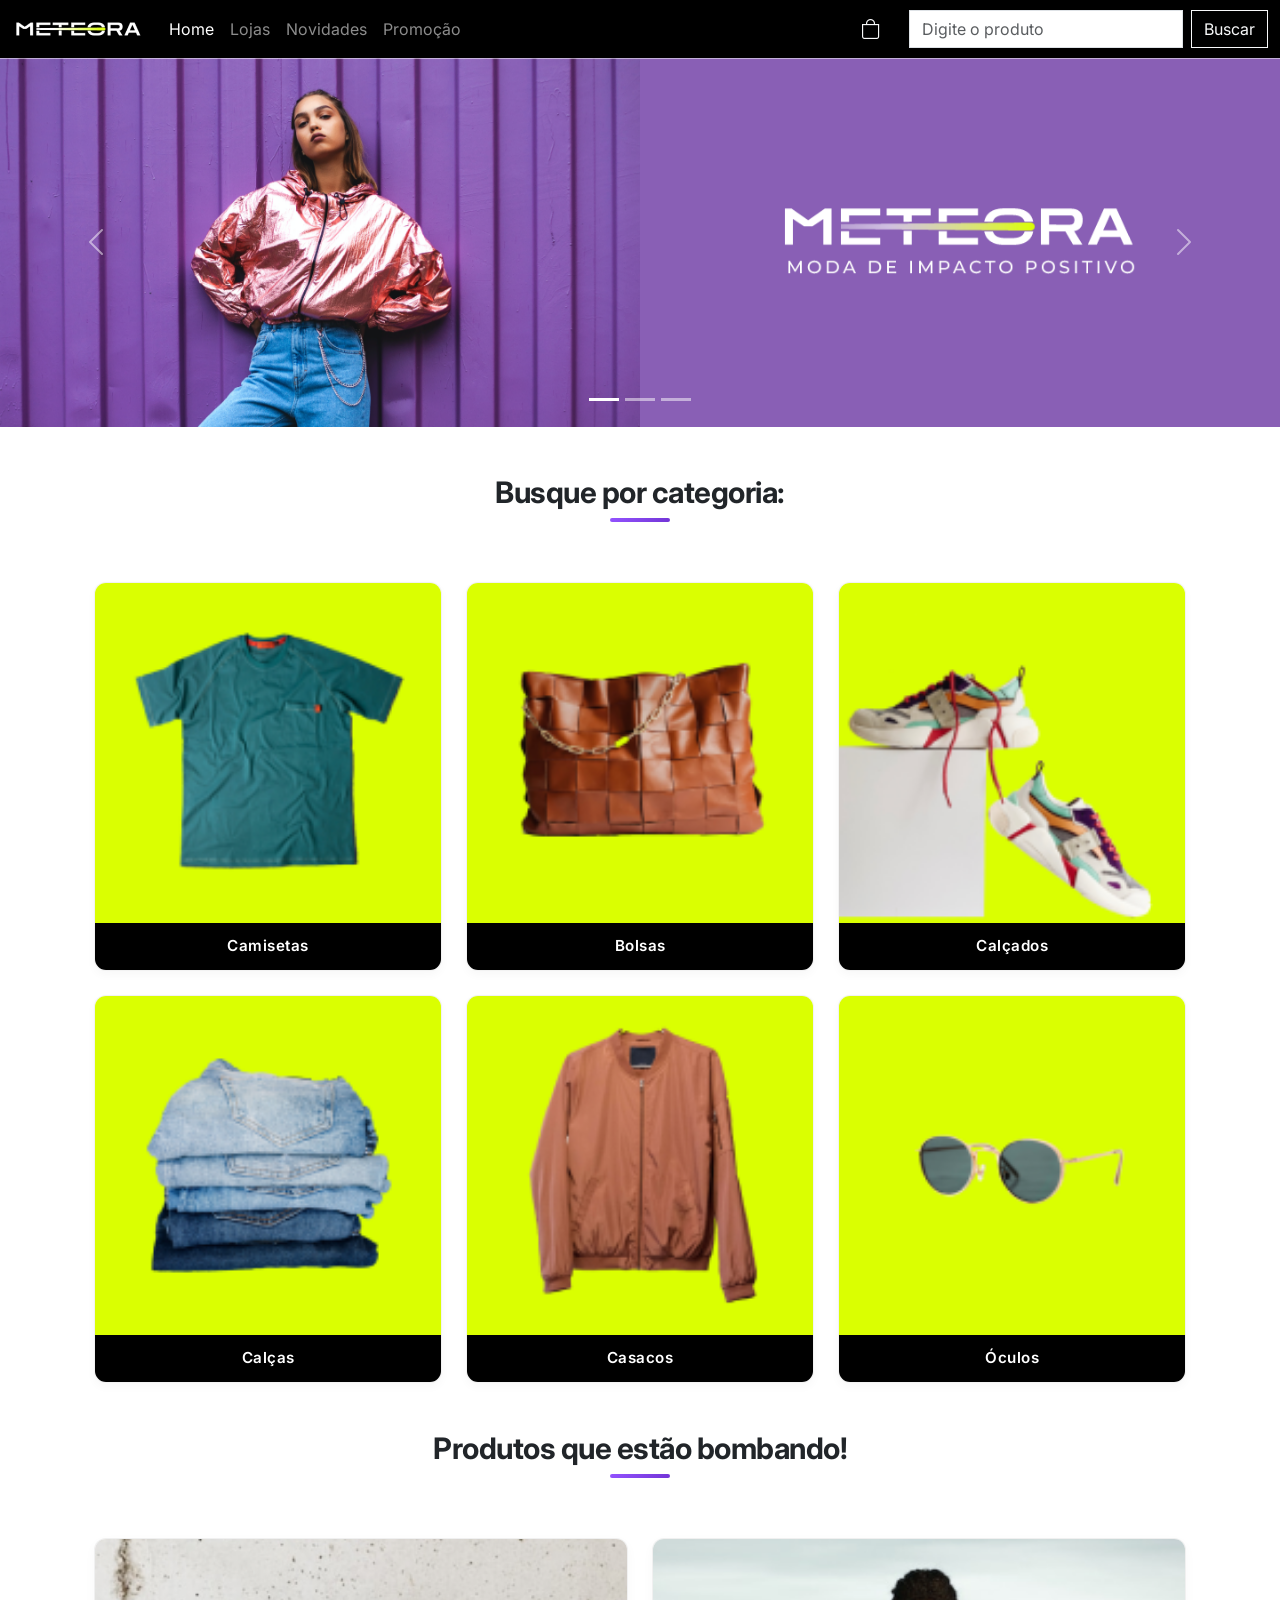
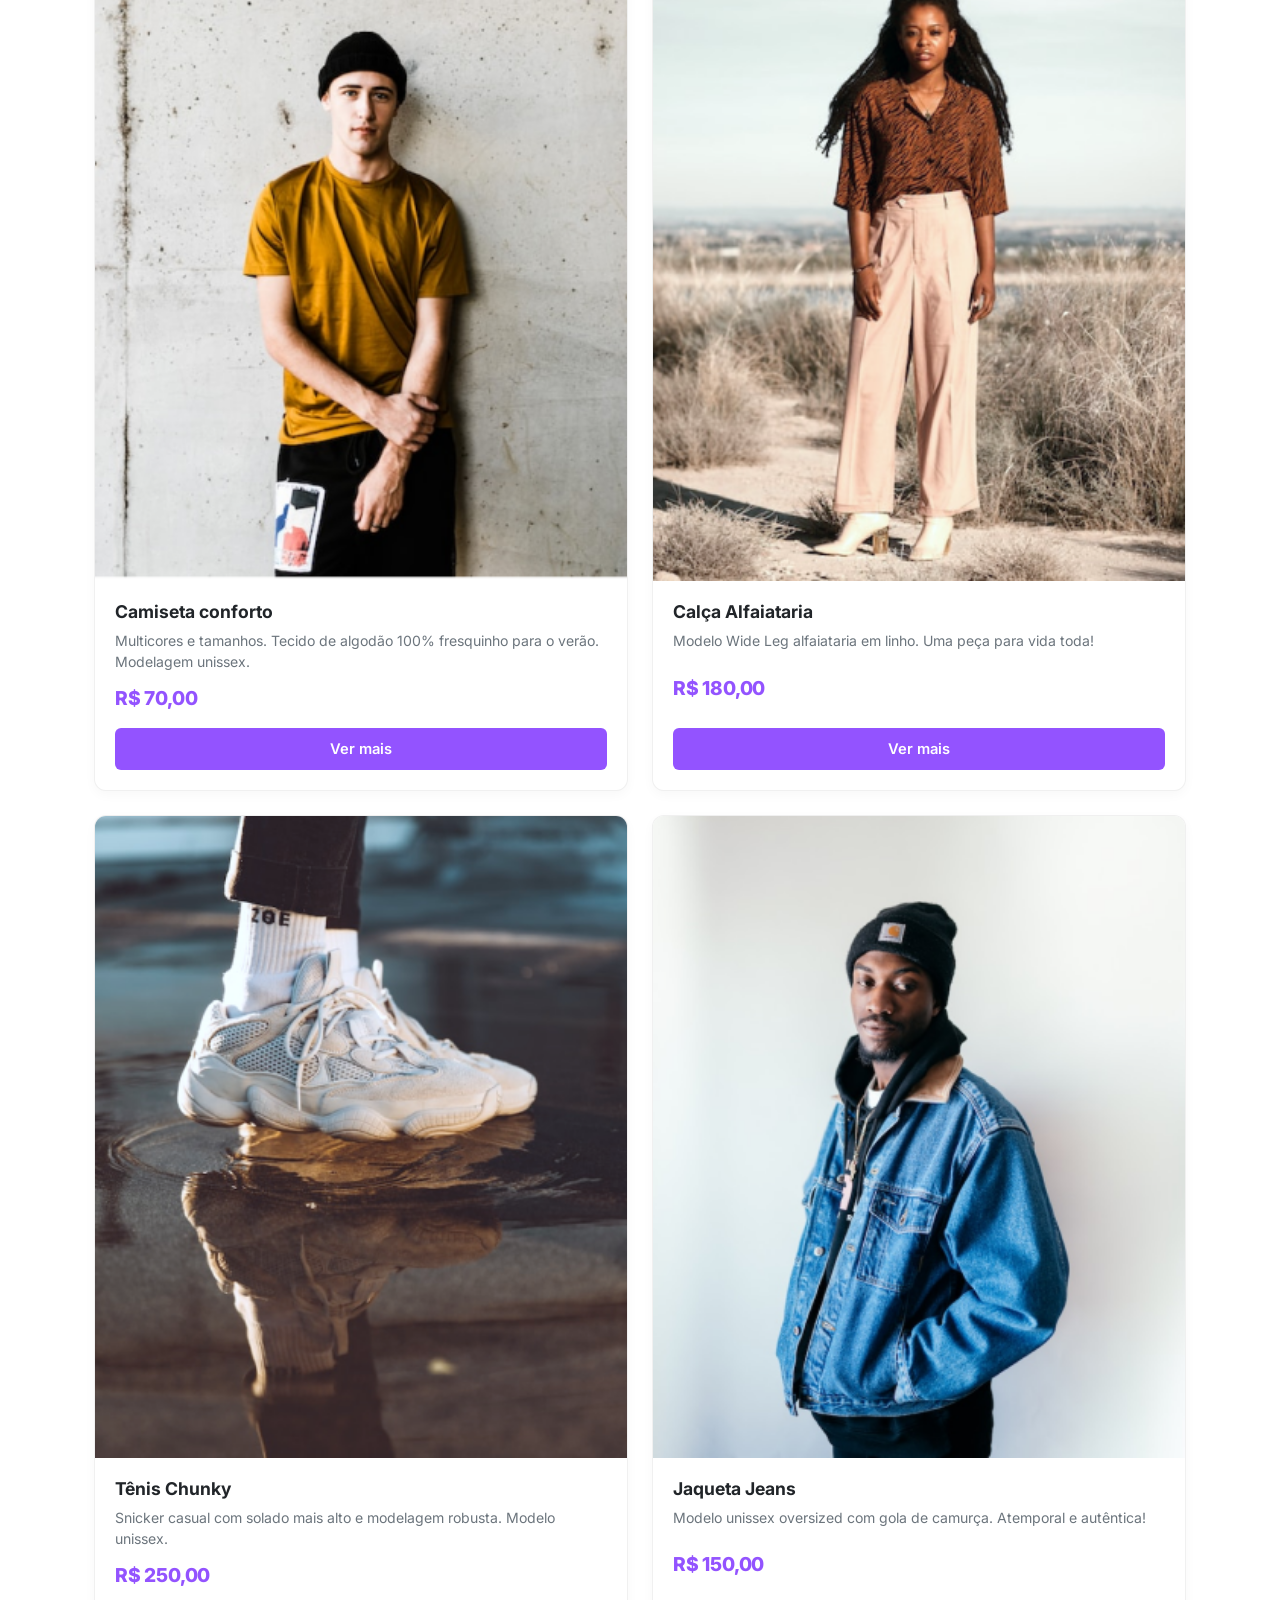
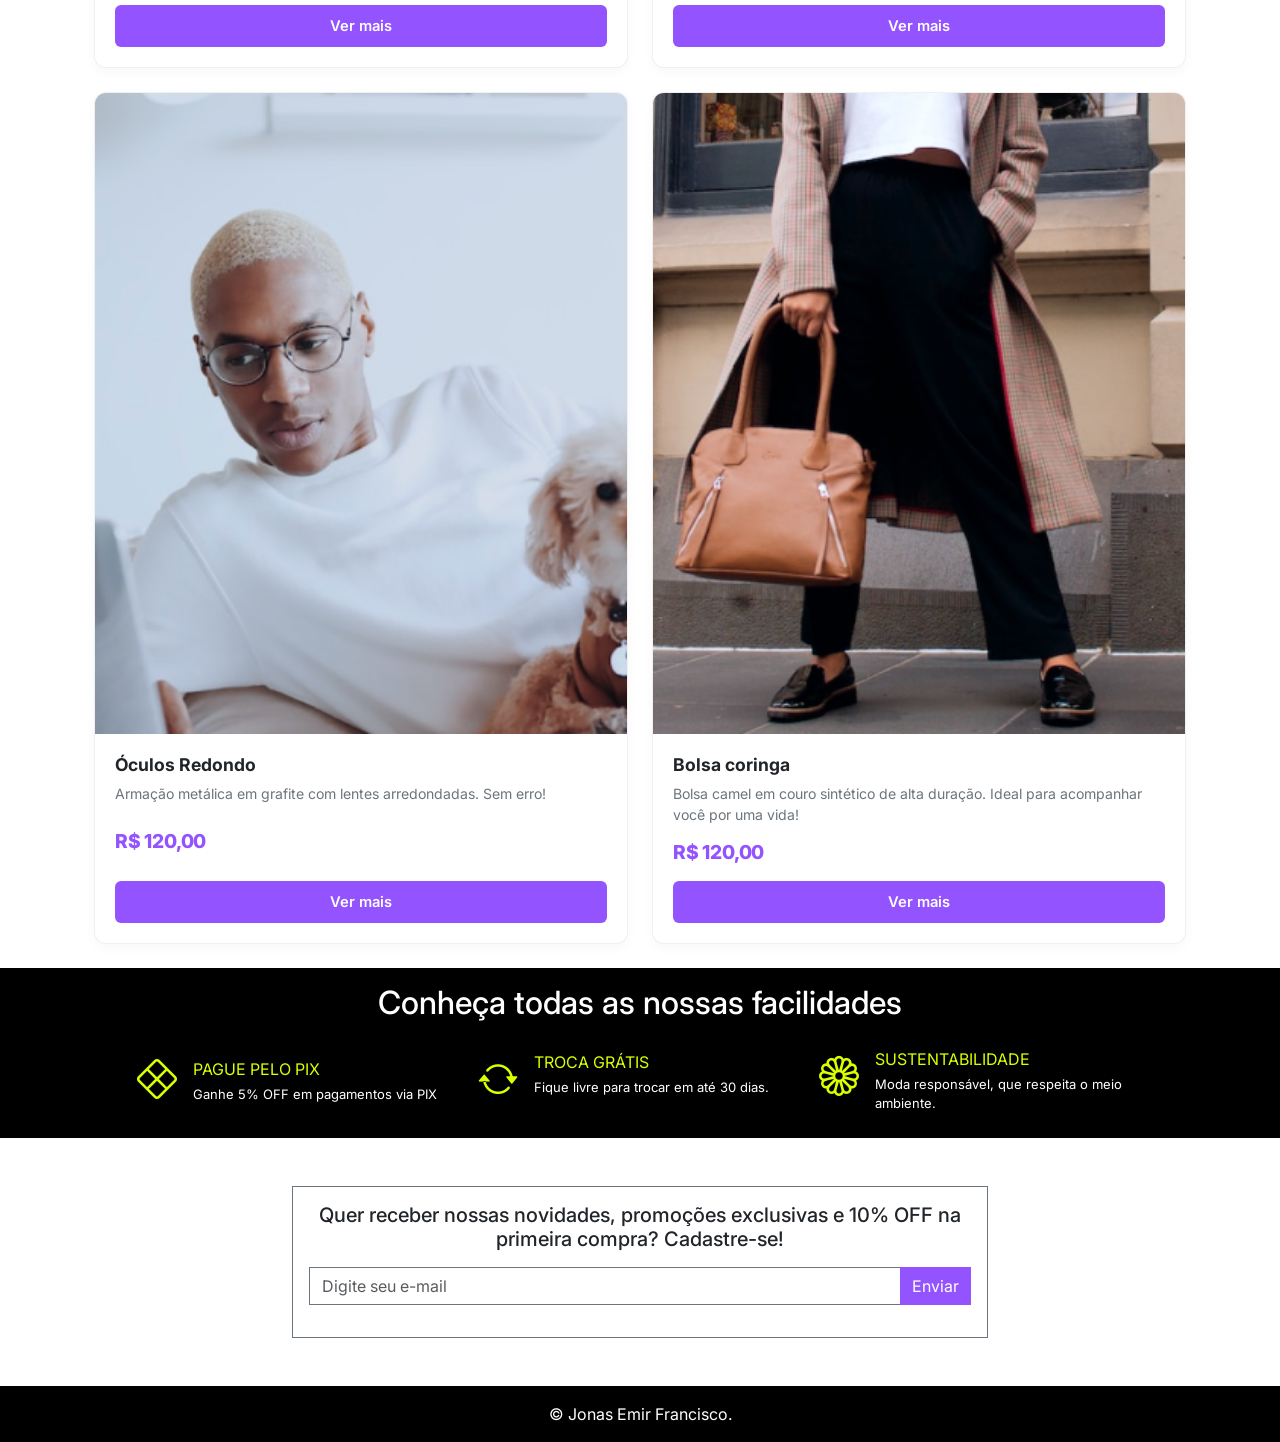
==== commit d2a20256: "Implementação da busca por categoria e mock de dados por arquivo .json" ====
--- a/index.html
+++ b/index.html
@@ -109,12 +109,12 @@
     </button>
   </div>
 
-  <h2 class="text-center my-3 my-xl-5">Busque por categoria:</h2>
+  <h2 class="text-center section-title my-3 my-xl-5">Busque por categoria:</h2>
 
   <div class="container row mx-auto g-4">
 
     <div class="col-6 col-md-4 col-xxl-2">
-      <div class="card categoria-card">
+      <div class="card categoria-card" data-categoria="camisetas">
         <img class="d-md-none d-block" src="./assets/Mobile/categorias/categoria-camiseta.png"
           alt="Camiseta masculina de manga na cor verde, com bolso, com detalhe vermelho.">
         <img class="d-none d-md-block d-xl-none" src="./assets/Tablet/categorias/categoria-camiseta.png"
@@ -130,7 +130,7 @@
     </div>
 
     <div class="col-6 col-md-4 col-xxl-2">
-      <div class="card categoria-card">
+      <div class="card categoria-card" data-categoria="bolsas">
         <img class="d-md-none d-block" src="./assets/Mobile/categorias/categoria-bolsas.png"
           alt="Bolsa feminina de couro na cor marrom, com cortes quadrados, e alça dourada em formato de corrente com detalhe verde, em fundo verde limão.">
         <img class="d-none d-md-block d-xl-none" src="./assets/Tablet/categorias/categoria-bolsas.png"
@@ -146,7 +146,7 @@
     </div>
 
     <div class="col-6 col-md-4 col-xxl-2">
-      <div class="card categoria-card">
+      <div class="card categoria-card" data-categoria="calcados">
         <img class="d-md-none d-block" src="./assets/Mobile/categorias/categoria-calcados.png"
           alt="Par de tênis unissex com cor predominante branca e traços na cores laranja, azul, verde e cadarço vermelho, em fundo verde limão.">
         <img class="d-none d-md-block d-xl-none" src="./assets/Tablet/categorias/categoria-calcados.png"
@@ -162,7 +162,7 @@
     </div>
 
     <div class="col-6 col-md-4 col-xxl-2">
-      <div class="card categoria-card">
+      <div class="card categoria-card" data-categoria="calcas">
         <img class="d-md-none d-block" src="./assets/Mobile/categorias/categoria-calcas.png"
           alt="Quatro calças jeans dobradas e organizadas uma acima da outra, em fundo verde limão.">
         <img class="d-none d-md-block d-xl-none" src="./assets/Tablet/categorias/categoria-calcas.png"
@@ -178,7 +178,7 @@
     </div>
 
     <div class="col-6 col-md-4 col-xxl-2">
-      <div class="card categoria-card">
+      <div class="card categoria-card" data-categoria="casacos">
         <img class="d-md-none d-block" src="./assets/Mobile/categorias/categoria-casacos.png"
           alt="Casaco masculino na cor marrom em fundo verde limão.">
         <img class="d-none d-md-block d-xl-none" src="./assets/Tablet/categorias/categoria-casacos.png"
@@ -194,7 +194,7 @@
     </div>
 
     <div class="col-6 col-md-4 col-xxl-2">
-      <div class="card categoria-card">
+      <div class="card categoria-card" data-categoria="oculos">
         <img class="d-md-none d-block" src="./assets/Mobile/categorias/categoria-oculos.png"
           alt="Óculos de Sol com lentes arredondadas e armação dourada, em fundo verde limão.">
         <img class="d-none d-md-block d-xl-none" src="./assets/Tablet/categorias/categoria-oculos.png"
@@ -211,7 +211,7 @@
 
   </div>
 
-  <h2 class="container text-center my-3 my-xl-5">Produtos que estão bombando!</h2>
+  <h2 class="container text-center section-title my-3 my-xl-5">Produtos que estão bombando!</h2>
 
   <div class="container row mx-auto">
 
@@ -228,7 +228,7 @@
           <p class="card-text">Multicores e tamanhos. Tecido de algodão 100% fresquinho para o verão. Modelagem
             unissex.
           </p>
-          <p class="fw-bold">R$70,00</p>
+          <p class="price-tag fw-bold">R$ 70,00</p>
           <button type="button" class="btn btn-primary botao-lilas rounded-0 border-0 btn-ver-mais" 
             data-nome="Camiseta conforto" 
             data-preco="R$ 70,00" 
@@ -251,7 +251,7 @@
         <div class="card-body">
           <h5 class="card-title fw-bold">Calça Alfaiataria</h5>
           <p class="card-text">Modelo Wide Leg alfaiataria em linho. Uma peça para vida toda!</p>
-          <p class="fw-bold">R$180,00</p>
+          <p class="price-tag fw-bold">R$ 180,00</p>
           <button type="button" class="btn btn-primary botao-lilas rounded-0 border-0 btn-ver-mais" 
             data-nome="Calça Alfaiataria" 
             data-preco="R$ 180,00" 
@@ -274,7 +274,7 @@
         <div class="card-body">
           <h5 class="card-title fw-bold">Tênis Chunky</h5>
           <p class="card-text">Snicker casual com solado mais alto e modelagem robusta. Modelo unissex.</p>
-          <p class="fw-bold">R$250,00</p>
+          <p class="price-tag fw-bold">R$ 250,00</p>
           <button type="button" class="btn btn-primary botao-lilas rounded-0 border-0 btn-ver-mais" 
             data-nome="Tênis Chunky" 
             data-preco="R$ 250,00" 
@@ -297,7 +297,7 @@
         <div class="card-body">
           <h5 class="card-title fw-bold">Jaqueta Jeans</h5>
           <p class="card-text">Modelo unissex oversized com gola de camurça. Atemporal e autêntica!</p>
-          <p class="fw-bold">R$150,00</p>
+          <p class="price-tag fw-bold">R$ 150,00</p>
           <button type="button" class="btn btn-primary botao-lilas rounded-0 border-0 btn-ver-mais" 
             data-nome="Jaqueta Jeans" 
             data-preco="R$ 150,00" 
@@ -320,7 +320,7 @@
         <div class="card-body">
           <h5 class="card-title fw-bold">Óculos Redondo</h5>
           <p class="card-text">Armação metálica em grafite com lentes arredondadas. Sem erro!</p>
-          <p class="fw-bold">R$120,00</p>
+          <p class="price-tag fw-bold">R$ 120,00</p>
           <button type="button" class="btn btn-primary botao-lilas rounded-0 border-0 btn-ver-mais" 
             data-nome="Óculos Redondo" 
             data-preco="R$ 120,00" 
@@ -344,7 +344,7 @@
           <h5 class="card-title fw-bold">Bolsa coringa</h5>
           <p class="card-text">Bolsa camel em couro sintético de alta duração. Ideal para acompanhar você por uma
             vida!</p>
-          <p class="fw-bold">R$120,00</p>
+          <p class="price-tag fw-bold">R$ 120,00</p>
           <button type="button" class="btn btn-primary botao-lilas rounded-0 border-0 btn-ver-mais" 
             data-nome="Bolsa coringa" 
             data-preco="R$ 120,00" 
@@ -404,8 +404,25 @@
     </div>
   </form>
   <footer class="text-center bg-black text-bg-dark">
-    <p class="card-text py-3"></i> Jonas Emir Francisco | Projeto de Curso</p>
+    <p class="card-text py-3"></i>© Jonas Emir Francisco.</p>
   </footer>
+
+  <!-- Modal de Produtos da Categoria -->
+  <div class="modal fade" id="modalCategoria" tabindex="-1" aria-labelledby="modalCategoriaLabel" aria-hidden="true">
+    <div class="modal-dialog modal-dialog-centered modal-xl">
+      <div class="modal-content rounded-0">
+        <div class="modal-header bg-black text-white rounded-0 border-0">
+          <h5 class="modal-title font-monospace fw-bold" id="modalCategoriaLabel"><i class="bi bi-grid-3x3-gap me-2"></i>Categoria: <span id="modalCategoriaNome"></span></h5>
+          <button type="button" class="btn-close btn-close-white" data-bs-dismiss="modal" aria-label="Fechar"></button>
+        </div>
+        <div class="modal-body p-4" style="max-height: 75vh; overflow-y: auto;">
+          <div class="row g-4 justify-content-center" id="categoriaProdutosContainer">
+            <!-- Os produtos serão injetados dinamicamente via JS -->
+          </div>
+        </div>
+      </div>
+    </div>
+  </div>
 
   <!-- Modal de Detalhes do Produto -->
   <div class="modal fade" id="modalProduto" tabindex="-1" aria-labelledby="modalProdutoLabel" aria-hidden="true">
--- a/estilos.css
+++ b/estilos.css
@@ -28,51 +28,92 @@
     color: #DAFF01;
 }
 
+/* Títulos de Seção Modernos */
+.section-title {
+    font-weight: 700;
+    font-size: 1.85rem;
+    letter-spacing: -0.5px;
+    color: #212529;
+    position: relative;
+    padding-bottom: 12px;
+}
+
+.section-title::after {
+    content: '';
+    display: block;
+    width: 60px;
+    height: 4px;
+    background: linear-gradient(135deg, #9353FF, #7234d6);
+    margin: 8px auto 0;
+    border-radius: 2px;
+    transition: width 0.3s ease;
+}
+
+.section-title:hover::after {
+    width: 90px;
+}
+
 /* Estilo das categorias */
 .categoria-card {
-    transition: transform 0.3s ease, box-shadow 0.3s ease;
-    border-radius: 8px !important;
+    transition: all 0.35s cubic-bezier(0.25, 0.8, 0.25, 1);
+    border-radius: 12px !important;
     overflow: hidden;
     cursor: pointer;
-    border: none !important;
+    border: 1px solid rgba(0, 0, 0, 0.05) !important;
+    background: #fff;
+    box-shadow: 0 4px 10px rgba(0, 0, 0, 0.03) !important;
 }
 
 .categoria-card:hover {
-    transform: translateY(-5px);
-    box-shadow: 0 8px 20px rgba(0, 0, 0, 0.15) !important;
+    transform: translateY(-6px);
+    box-shadow: 0 15px 30px rgba(147, 83, 255, 0.16) !important;
+    border-color: rgba(147, 83, 255, 0.3) !important;
 }
 
 .categoria-card img {
-    transition: transform 0.3s ease;
+    transition: transform 0.4s ease;
     width: 100%;
 }
 
 .categoria-card:hover img {
-    transform: scale(1.06);
+    transform: scale(1.05);
 }
 
 .categoria-card .card-header {
-    transition: background-color 0.3s ease;
+    background-color: #000 !important;
+    border: none !important;
+    padding: 12px 6px !important;
+    transition: background 0.3s ease;
 }
 
 .categoria-card:hover .card-header {
-    background-color: #9353FF !important;
+    background: linear-gradient(135deg, #9353FF, #7234d6) !important;
+}
+
+.categoria-card .card-text {
+    font-weight: 600;
+    font-size: 0.95rem;
+    letter-spacing: 0.5px;
+    margin-bottom: 0 !important;
 }
 
 /* Estilos dos produtos */
 .produto-card {
-    transition: transform 0.3s ease, box-shadow 0.3s ease;
-    border-radius: 8px !important;
+    transition: all 0.35s cubic-bezier(0.25, 0.8, 0.25, 1);
+    border-radius: 12px !important;
     overflow: hidden;
-    border: 1px solid rgba(0, 0, 0, 0.08) !important;
+    border: 1px solid rgba(0, 0, 0, 0.06) !important;
     height: 100%;
     display: flex;
     flex-direction: column;
+    background: #fff;
+    box-shadow: 0 4px 12px rgba(0, 0, 0, 0.03) !important;
 }
 
 .produto-card:hover {
     transform: translateY(-8px);
-    box-shadow: 0 12px 28px rgba(0, 0, 0, 0.1) !important;
+    box-shadow: 0 16px 36px rgba(0, 0, 0, 0.08) !important;
+    border-color: rgba(147, 83, 255, 0.25) !important;
 }
 
 .produto-card img {
@@ -81,17 +122,46 @@
 }
 
 .produto-card:hover img {
-    transform: scale(1.03);
+    transform: scale(1.025);
 }
 
 .produto-card .card-body {
+    padding: 20px !important;
     display: flex;
     flex-direction: column;
     flex-grow: 1;
 }
 
+.produto-card .card-title {
+    font-size: 1.1rem;
+    font-weight: 700;
+    color: #212529;
+    margin-bottom: 8px;
+}
+
+.produto-card .card-text {
+    font-size: 0.88rem;
+    color: #6C757D;
+    line-height: 1.5;
+    margin-bottom: 12px;
+}
+
+/* Badge de Preço Premium */
+.price-tag {
+    font-size: 1.2rem;
+    font-weight: 800 !important;
+    color: #9353FF;
+    margin-top: auto;
+    margin-bottom: 15px;
+    letter-spacing: -0.2px;
+}
+
 .produto-card .card-body .btn {
     margin-top: auto;
+    padding: 10px 16px;
+    font-weight: 600;
+    font-size: 0.92rem;
+    border-radius: 6px !important;
 }
 
 /* Estilos das Lojas */
